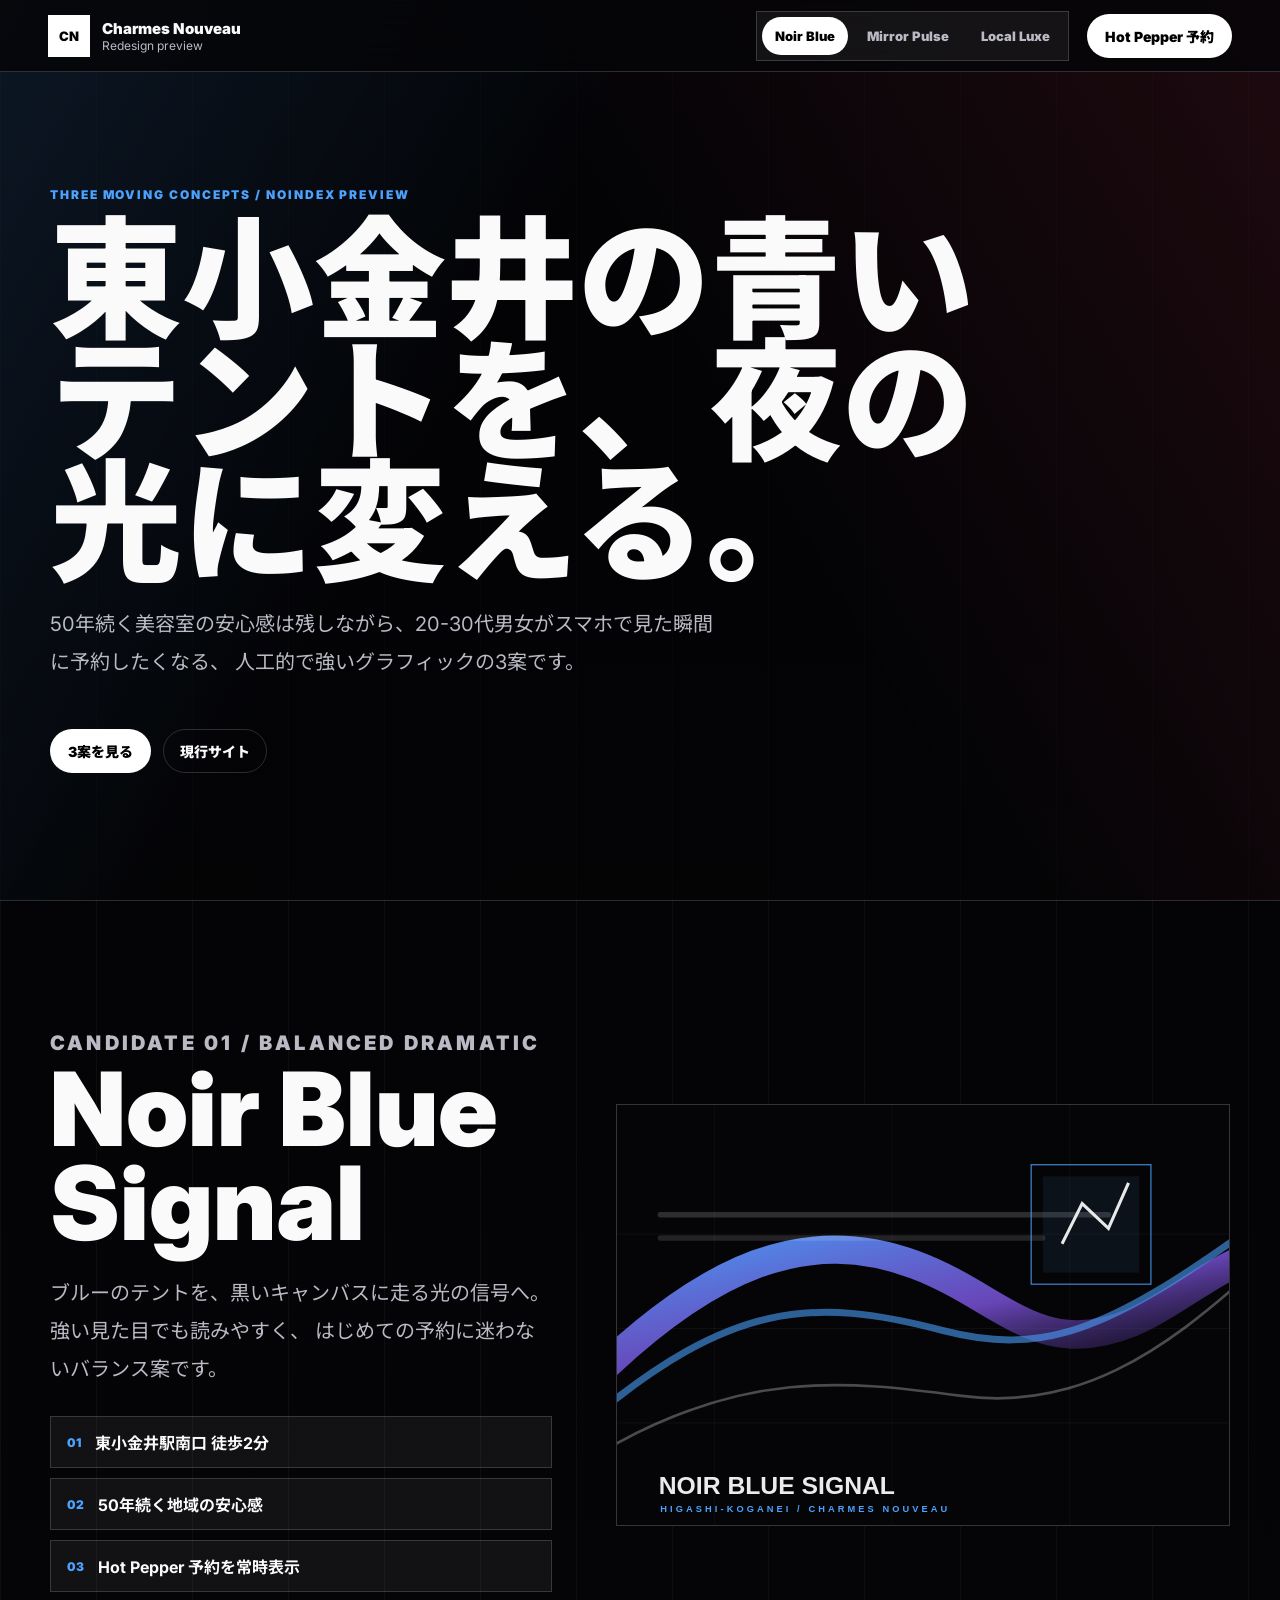
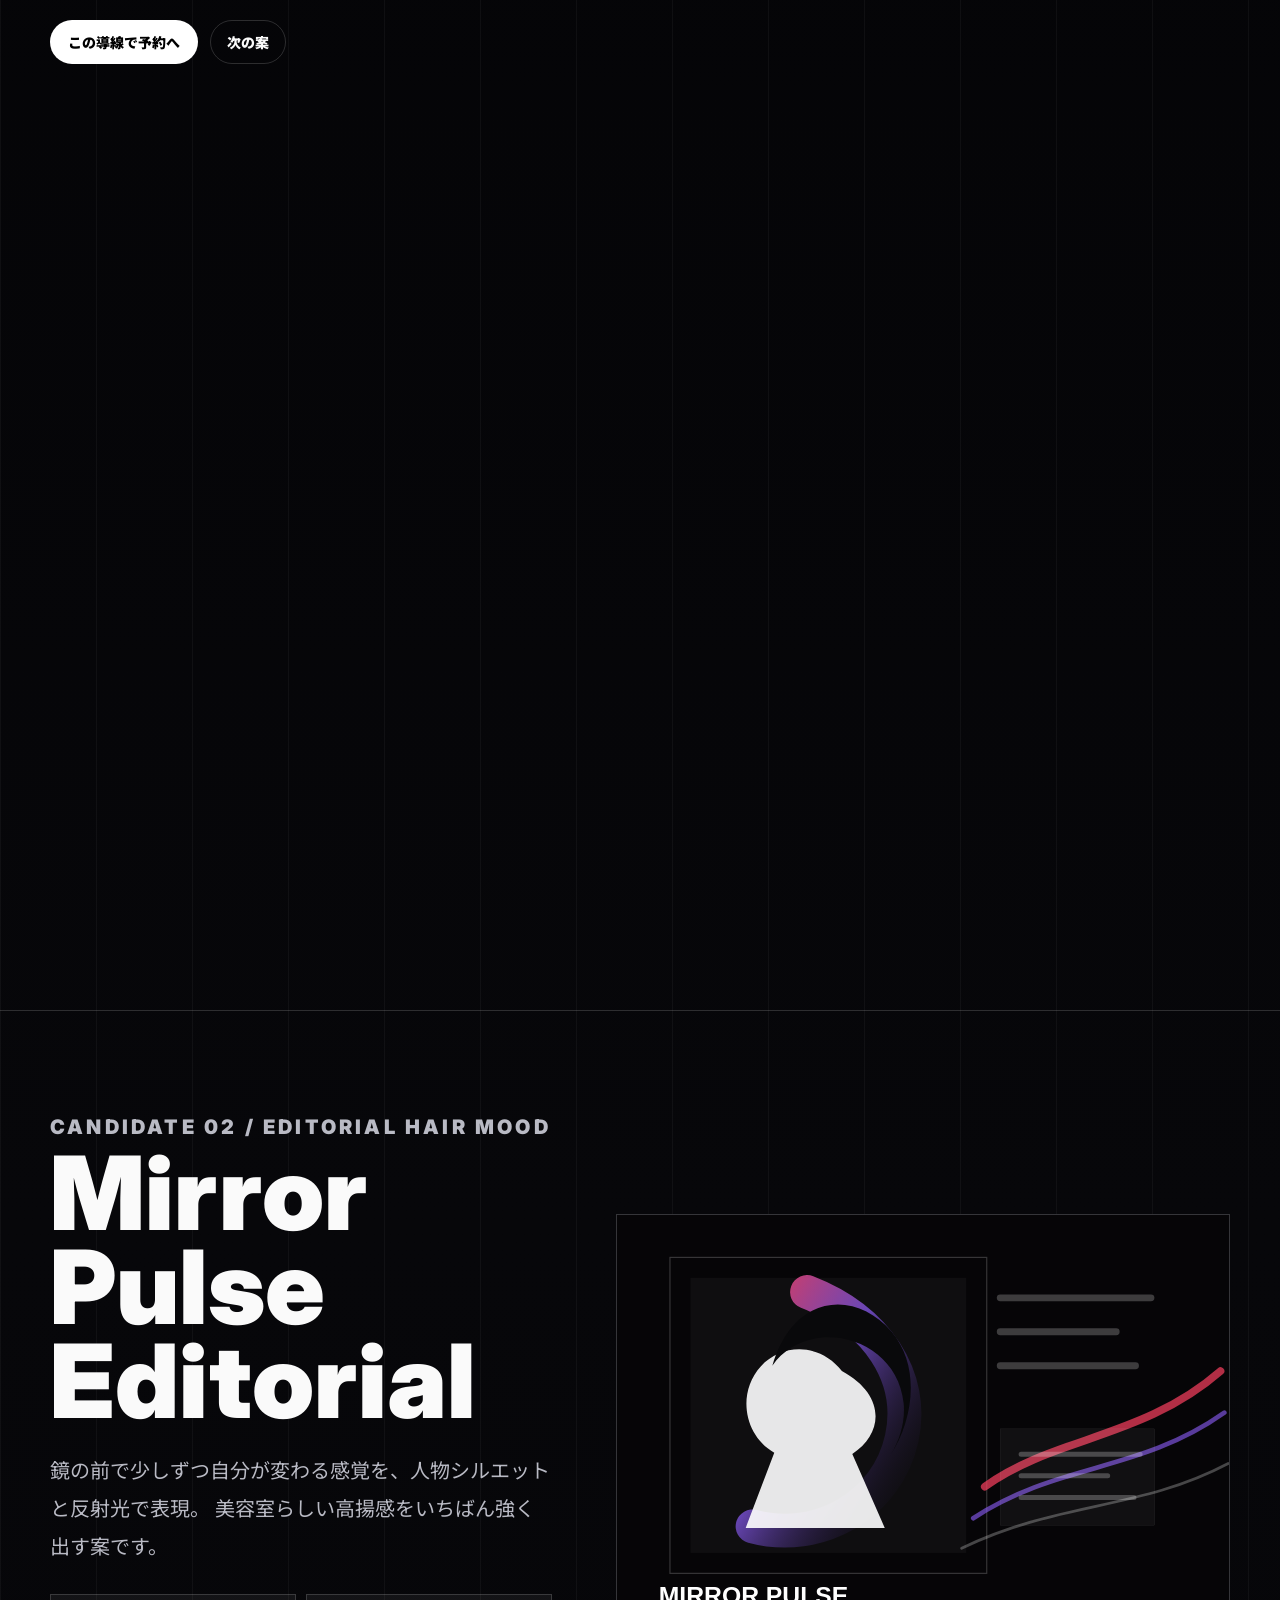
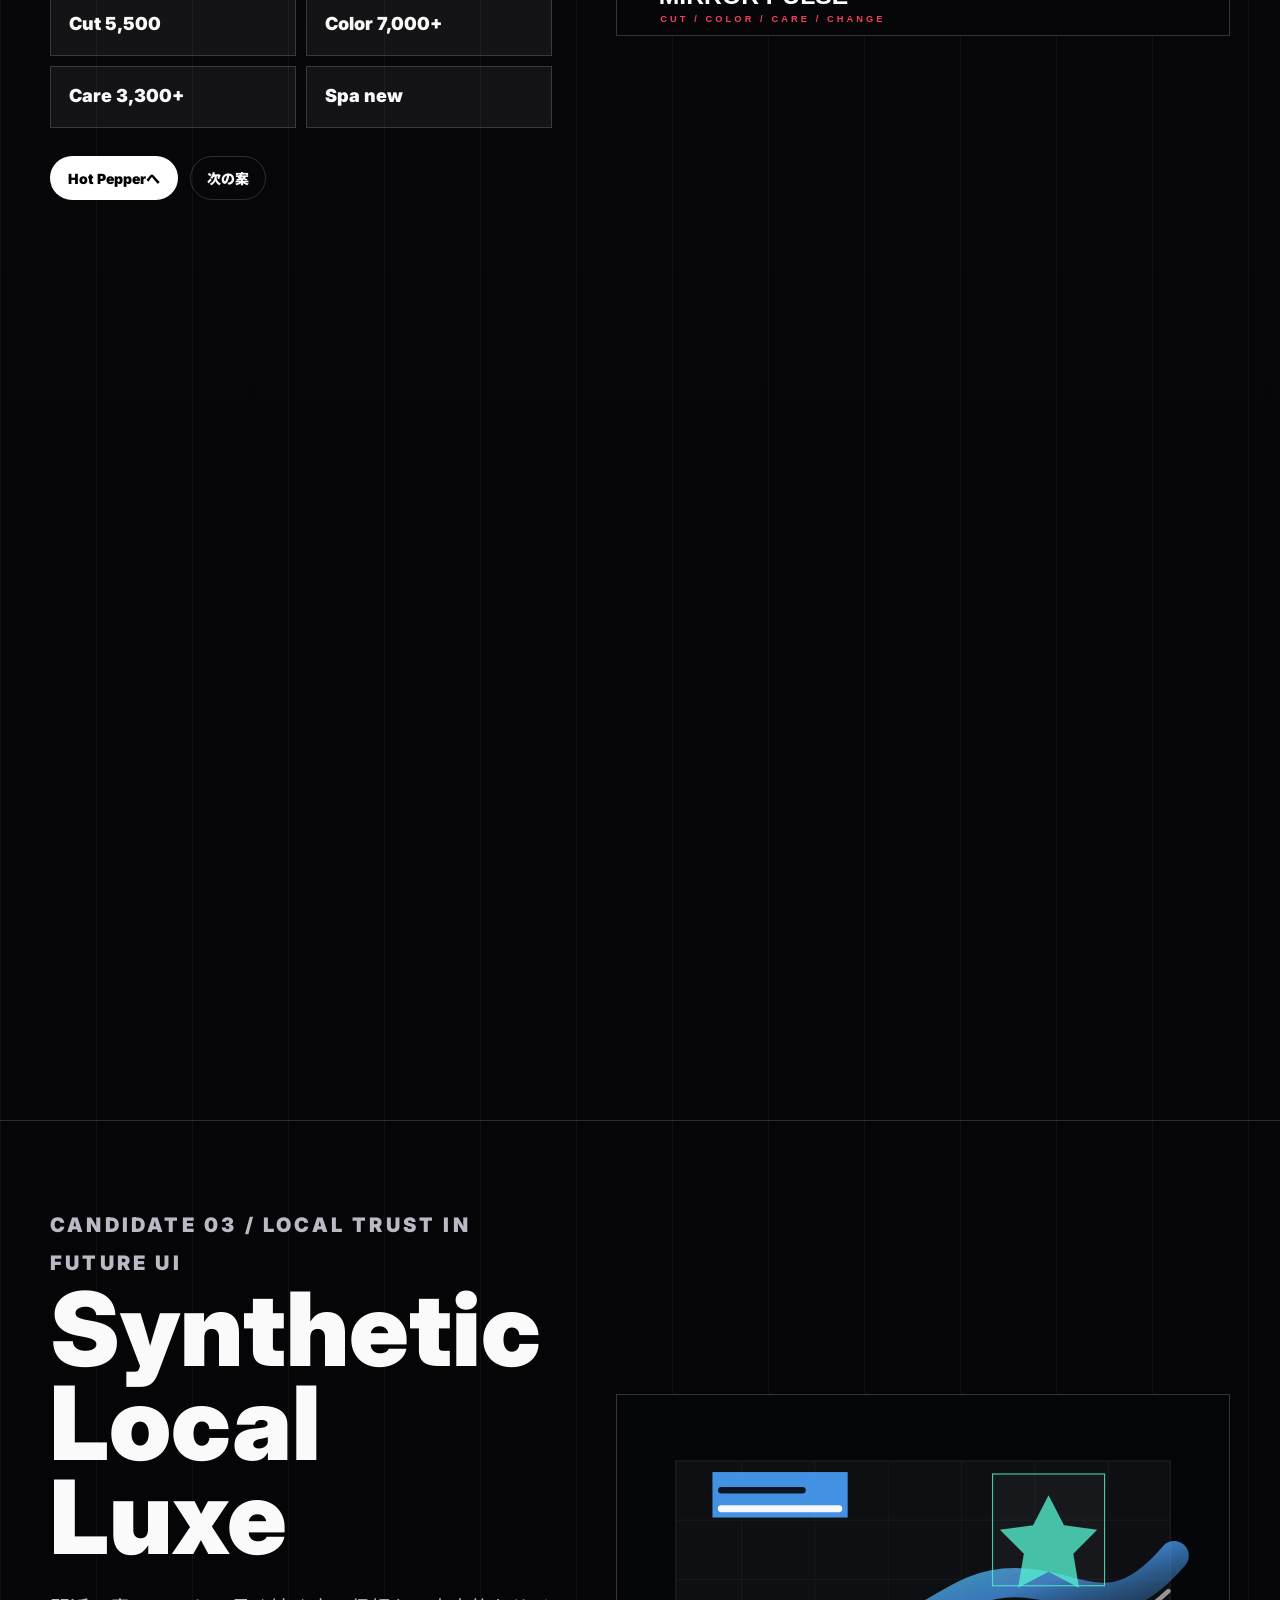
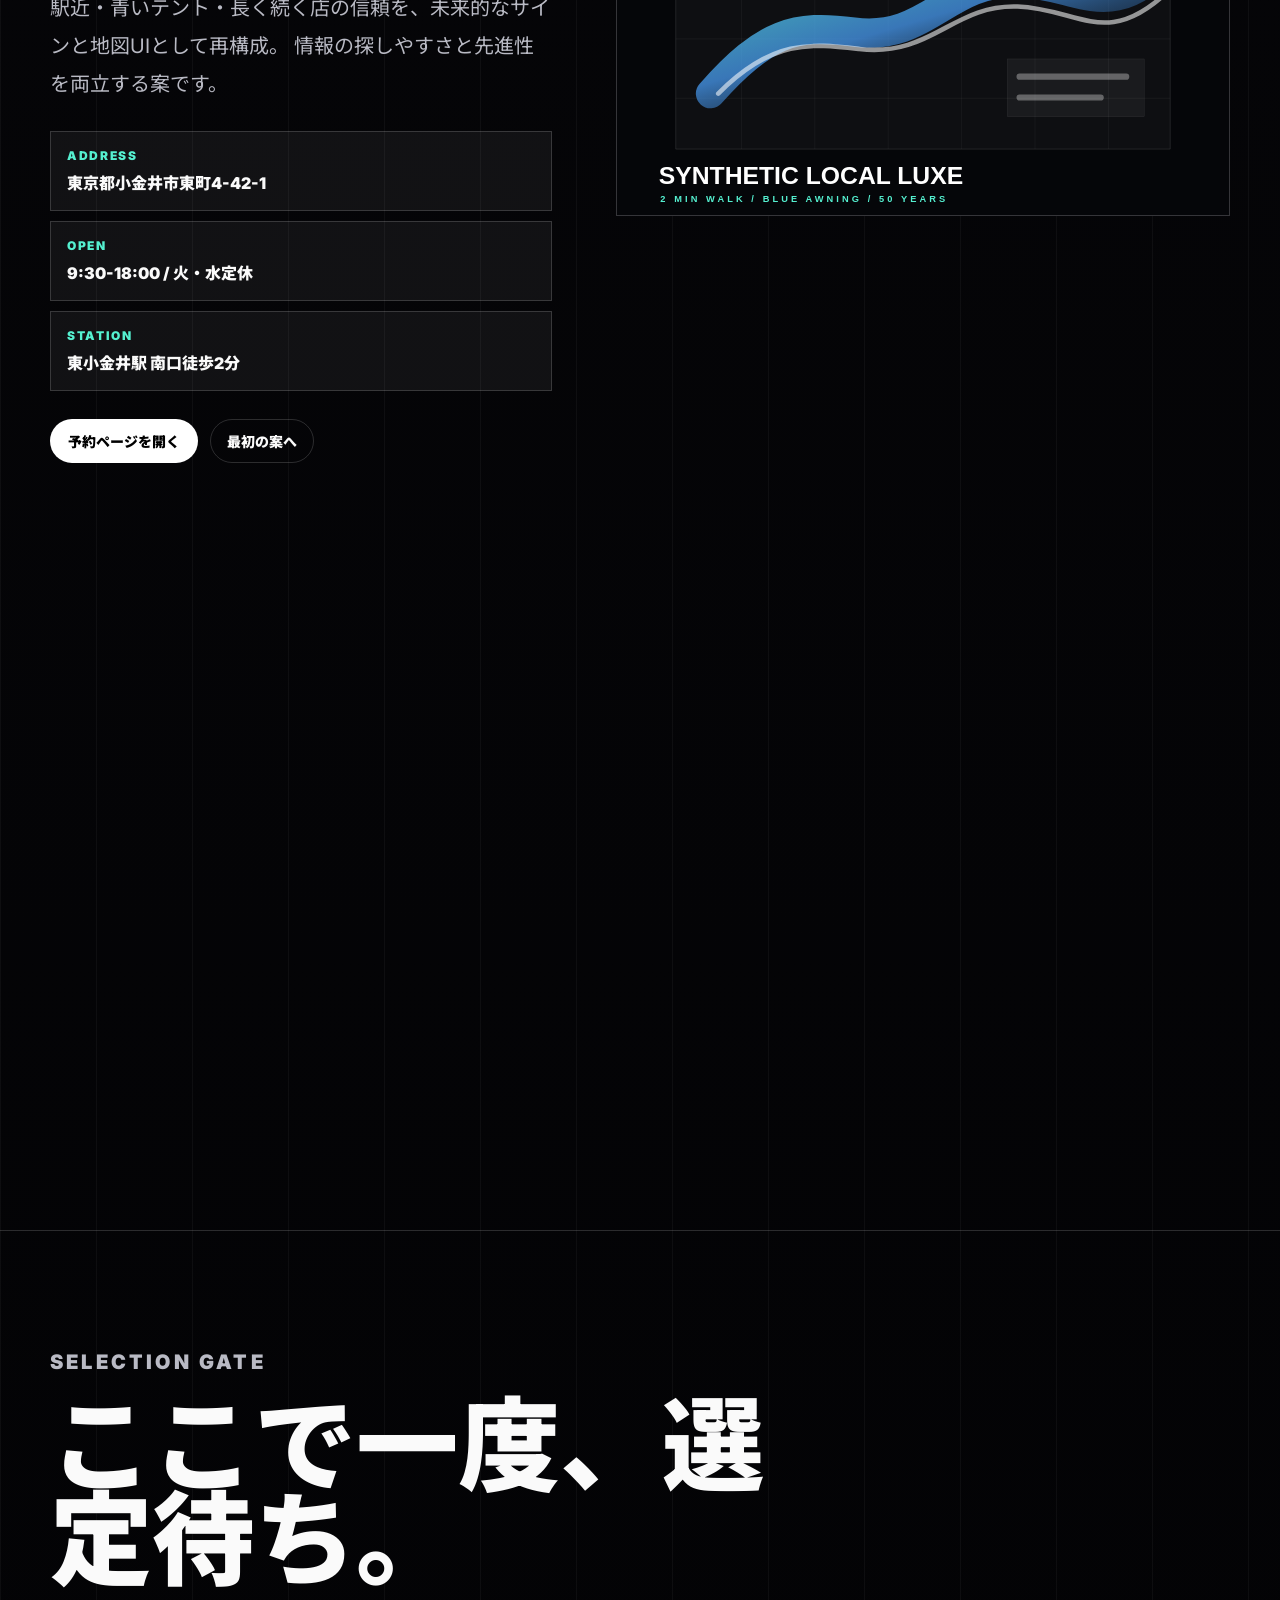
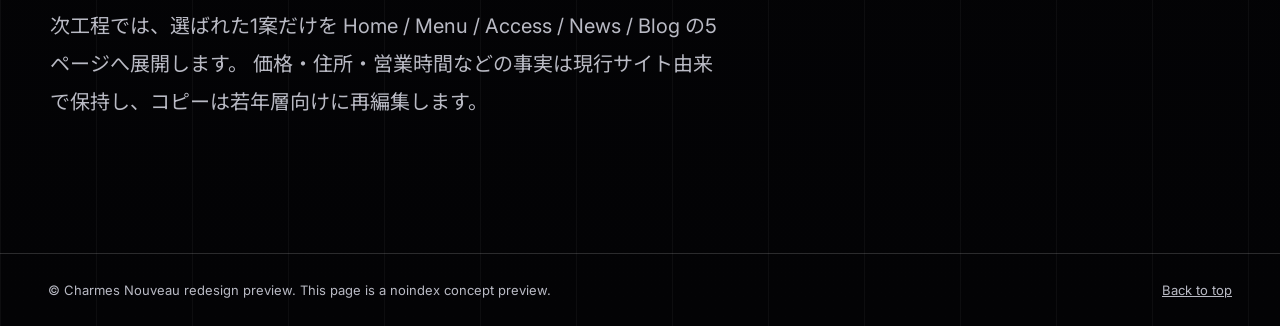
==== index.html @ 98456d56 "Add Charmes redesign preview concepts" ====
<!doctype html>
<html lang="ja">
  <head>
    <meta charset="utf-8">
    <meta name="viewport" content="width=device-width, initial-scale=1">
    <meta name="robots" content="noindex, nofollow">
    <meta
      name="description"
      content="美容室シャルム・ヌーボーのリデザイン候補プレビュー。Dramaticで人工的な3つのデザイン案。"
    >
    <title>Charmes Nouveau Redesign Preview</title>
    <link rel="preconnect" href="https://fonts.googleapis.com">
    <link rel="preconnect" href="https://fonts.gstatic.com" crossorigin>
    <link
      href="https://fonts.googleapis.com/css2?family=Inter:wght@400;700;900&family=Noto+Sans+JP:wght@400;700;900&display=swap"
      rel="stylesheet"
    >
    <link rel="stylesheet" href="src/styles.css">
  </head>
  <body>
    <a class="skip-link" href="#preview">候補を見る</a>

    <header class="site-header" aria-label="プレビュー操作">
      <a class="brand-mark" href="#top" aria-label="Charmes Nouveau preview top">
        <span class="brand-sigil">CN</span>
        <span>
          <span class="brand-name">Charmes Nouveau</span>
          <span class="brand-note">Redesign preview</span>
        </span>
      </a>

      <nav class="candidate-tabs" aria-label="デザイン候補">
        <button class="candidate-tab is-active" type="button" data-target="noir">Noir Blue</button>
        <button class="candidate-tab" type="button" data-target="mirror">Mirror Pulse</button>
        <button class="candidate-tab" type="button" data-target="local">Local Luxe</button>
      </nav>

      <a
        class="reserve-pill"
        href="https://beauty.hotpepper.jp/CSP/bt/reserve/?storeId=H000743704"
        target="_blank"
        rel="noopener noreferrer"
      >
        Hot Pepper 予約
      </a>
    </header>

    <main id="top">
      <section class="intro" aria-labelledby="intro-title">
        <p class="eyebrow">Three moving concepts / noindex preview</p>
        <h1 id="intro-title">東小金井の青いテントを、夜の光に変える。</h1>
        <p class="intro-copy">
          50年続く美容室の安心感は残しながら、20-30代男女がスマホで見た瞬間に予約したくなる、
          人工的で強いグラフィックの3案です。
        </p>
        <div class="intro-actions">
          <a class="primary-action" href="#preview">3案を見る</a>
          <a
            class="ghost-action"
            href="https://charmes-nouveau.chu.jp/"
            target="_blank"
            rel="noopener noreferrer"
          >
            現行サイト
          </a>
        </div>
      </section>

      <div class="scroll-meter" aria-hidden="true">
        <span></span>
      </div>

      <section id="preview" class="candidate-stack" aria-label="デザイン候補一覧">
        <article id="noir" class="candidate-panel theme-noir" data-candidate="noir">
          <div class="panel-sticky">
            <div class="panel-copy">
              <p class="eyebrow">Candidate 01 / balanced dramatic</p>
              <h2>Noir Blue Signal</h2>
              <p>
                ブルーのテントを、黒いキャンバスに走る光の信号へ。強い見た目でも読みやすく、
                はじめての予約に迷わないバランス案です。
              </p>
              <ul class="signal-list">
                <li><span>01</span> 東小金井駅南口 徒歩2分</li>
                <li><span>02</span> 50年続く地域の安心感</li>
                <li><span>03</span> Hot Pepper 予約を常時表示</li>
              </ul>
              <div class="panel-actions">
                <a
                  class="primary-action"
                  href="https://beauty.hotpepper.jp/CSP/bt/reserve/?storeId=H000743704"
                  target="_blank"
                  rel="noopener noreferrer"
                >
                  この導線で予約へ
                </a>
                <a class="ghost-action" href="#mirror">次の案</a>
              </div>
            </div>
            <figure class="visual-card">
              <img src="src/assets/noir-blue-signal.svg" alt="黒い背景に青い人工光と髪の流れを重ねた抽象ビジュアル">
            </figure>
          </div>
        </article>

        <article id="mirror" class="candidate-panel theme-mirror" data-candidate="mirror">
          <div class="panel-sticky">
            <div class="panel-copy">
              <p class="eyebrow">Candidate 02 / editorial hair mood</p>
              <h2>Mirror Pulse Editorial</h2>
              <p>
                鏡の前で少しずつ自分が変わる感覚を、人物シルエットと反射光で表現。
                美容室らしい高揚感をいちばん強く出す案です。
              </p>
              <div class="menu-preview" aria-label="メニュー概要">
                <span>Cut 5,500</span>
                <span>Color 7,000+</span>
                <span>Care 3,300+</span>
                <span>Spa new</span>
              </div>
              <div class="panel-actions">
                <a
                  class="primary-action"
                  href="https://beauty.hotpepper.jp/CSP/bt/reserve/?storeId=H000743704"
                  target="_blank"
                  rel="noopener noreferrer"
                >
                  Hot Pepperへ
                </a>
                <a class="ghost-action" href="#local">次の案</a>
              </div>
            </div>
            <figure class="visual-card">
              <img src="src/assets/mirror-pulse-editorial.svg" alt="鏡と人物シルエットと人工的なローズ光の美容室向けビジュアル">
            </figure>
          </div>
        </article>

        <article id="local" class="candidate-panel theme-local" data-candidate="local">
          <div class="panel-sticky">
            <div class="panel-copy">
              <p class="eyebrow">Candidate 03 / local trust in future UI</p>
              <h2>Synthetic Local Luxe</h2>
              <p>
                駅近・青いテント・長く続く店の信頼を、未来的なサインと地図UIとして再構成。
                情報の探しやすさと先進性を両立する案です。
              </p>
              <dl class="access-grid">
                <div>
                  <dt>Address</dt>
                  <dd>東京都小金井市東町4-42-1</dd>
                </div>
                <div>
                  <dt>Open</dt>
                  <dd>9:30-18:00 / 火・水定休</dd>
                </div>
                <div>
                  <dt>Station</dt>
                  <dd>東小金井駅 南口徒歩2分</dd>
                </div>
              </dl>
              <div class="panel-actions">
                <a
                  class="primary-action"
                  href="https://beauty.hotpepper.jp/CSP/bt/reserve/?storeId=H000743704"
                  target="_blank"
                  rel="noopener noreferrer"
                >
                  予約ページを開く
                </a>
                <a class="ghost-action" href="#noir">最初の案へ</a>
              </div>
            </div>
            <figure class="visual-card">
              <img src="src/assets/synthetic-local-luxe.svg" alt="東小金井の駅近サインと青いテントを人工的な地図UIにしたビジュアル">
            </figure>
          </div>
        </article>
      </section>

      <section class="selection-note" aria-labelledby="selection-title">
        <p class="eyebrow">Selection gate</p>
        <h2 id="selection-title">ここで一度、選定待ち。</h2>
        <p>
          次工程では、選ばれた1案だけを Home / Menu / Access / News / Blog の5ページへ展開します。
          価格・住所・営業時間などの事実は現行サイト由来で保持し、コピーは若年層向けに再編集します。
        </p>
      </section>
    </main>

    <footer class="site-footer">
      <p>© Charmes Nouveau redesign preview. This page is a noindex concept preview.</p>
      <a href="#top">Back to top</a>
    </footer>

    <script src="src/main.js"></script>
  </body>
</html>
---- src/styles.css ----
:root {
  color-scheme: dark;
  --bg: #07070a;
  --surface: #0e0e13;
  --surface-2: #15151d;
  --text: #fafafa;
  --muted: #b9bac4;
  --line: rgba(255, 255, 255, 0.16);
  --accent: #4ba3ff;
  --accent-2: #8b5cf6;
  --accent-3: #f43f5e;
  --panel-progress: 0;
  --header-h: 72px;
  --max: 1180px;
  --radius: 8px;
}

* {
  box-sizing: border-box;
}

html {
  scroll-behavior: smooth;
}

body {
  margin: 0;
  min-width: 320px;
  background:
    linear-gradient(90deg, rgba(255, 255, 255, 0.04) 1px, transparent 1px) 0 0 / 96px 96px,
    linear-gradient(180deg, #020204 0%, var(--bg) 42%, #030305 100%);
  color: var(--text);
  font-family: Inter, "Noto Sans JP", system-ui, sans-serif;
  letter-spacing: 0;
}

body::before {
  position: fixed;
  inset: 0;
  z-index: -2;
  content: "";
  background:
    linear-gradient(120deg, rgba(75, 163, 255, 0.18), transparent 38%),
    linear-gradient(240deg, rgba(244, 63, 94, 0.16), transparent 44%),
    #050507;
  opacity: calc(0.36 + var(--panel-progress) * 0.34);
  transition: opacity 180ms linear;
}

a {
  color: inherit;
}

button,
a {
  -webkit-tap-highlight-color: transparent;
}

:focus-visible {
  outline: 3px solid #ffffff;
  outline-offset: 4px;
}

.skip-link {
  position: fixed;
  top: 12px;
  left: 12px;
  z-index: 100;
  transform: translateY(-160%);
  padding: 10px 14px;
  border: 1px solid var(--line);
  background: #ffffff;
  color: #000000;
  font-weight: 900;
  text-decoration: none;
}

.skip-link:focus {
  transform: translateY(0);
}

.site-header {
  position: sticky;
  top: 0;
  z-index: 20;
  display: grid;
  grid-template-columns: minmax(170px, 1fr) auto auto;
  align-items: center;
  gap: 18px;
  height: var(--header-h);
  padding: 0 clamp(16px, 4vw, 48px);
  border-bottom: 1px solid var(--line);
  background: rgba(6, 6, 8, 0.82);
  backdrop-filter: blur(18px);
}

.brand-mark {
  display: inline-flex;
  align-items: center;
  min-width: 0;
  gap: 12px;
  text-decoration: none;
}

.brand-sigil {
  display: grid;
  flex: 0 0 42px;
  width: 42px;
  height: 42px;
  place-items: center;
  border: 1px solid var(--line);
  background: #ffffff;
  color: #000000;
  font-size: 13px;
  font-weight: 900;
}

.brand-name,
.brand-note {
  display: block;
  overflow: hidden;
  text-overflow: ellipsis;
  white-space: nowrap;
}

.brand-name {
  font-size: 15px;
  font-weight: 900;
}

.brand-note {
  color: var(--muted);
  font-size: 12px;
}

.candidate-tabs {
  display: inline-flex;
  gap: 6px;
  padding: 5px;
  border: 1px solid var(--line);
  background: rgba(255, 255, 255, 0.06);
}

.candidate-tab {
  min-height: 38px;
  padding: 0 13px;
  border: 0;
  border-radius: 999px;
  background: transparent;
  color: var(--muted);
  cursor: pointer;
  font: inherit;
  font-size: 13px;
  font-weight: 900;
}

.candidate-tab.is-active {
  background: #ffffff;
  color: #000000;
}

.reserve-pill,
.primary-action,
.ghost-action {
  display: inline-flex;
  align-items: center;
  justify-content: center;
  min-height: 44px;
  border-radius: 999px;
  font-size: 14px;
  font-weight: 900;
  text-decoration: none;
}

.reserve-pill,
.primary-action {
  padding: 0 18px;
  background: #ffffff;
  color: #000000;
}

.ghost-action {
  padding: 0 16px;
  border: 1px solid var(--line);
  color: var(--text);
}

.intro,
.selection-note {
  width: min(var(--max), calc(100% - 32px));
  margin: 0 auto;
}

.intro {
  display: grid;
  min-height: calc(100svh - var(--header-h));
  align-content: center;
  padding: 76px 0 88px;
}

.eyebrow {
  margin: 0 0 18px;
  color: var(--accent);
  font-size: 12px;
  font-weight: 900;
  letter-spacing: 0.16em;
  text-transform: uppercase;
}

h1,
h2 {
  margin: 0;
  max-width: 980px;
  font-weight: 900;
  line-height: 0.92;
}

h1 {
  font-size: clamp(48px, 11vw, 132px);
}

h2 {
  font-size: clamp(42px, 8vw, 104px);
}

.intro-copy,
.panel-copy > p,
.selection-note p {
  max-width: 680px;
  color: var(--muted);
  font-size: clamp(16px, 2vw, 20px);
  line-height: 1.9;
}

.intro-actions,
.panel-actions {
  display: flex;
  flex-wrap: wrap;
  gap: 12px;
  margin-top: 28px;
}

.scroll-meter {
  position: fixed;
  inset: var(--header-h) auto auto 0;
  z-index: 21;
  width: 100%;
  height: 2px;
  background: transparent;
}

.scroll-meter span {
  display: block;
  width: calc(var(--scroll-progress, 0) * 100%);
  height: 100%;
  background: #ffffff;
}

.candidate-stack {
  border-top: 1px solid var(--line);
}

.candidate-panel {
  min-height: 190svh;
  border-bottom: 1px solid var(--line);
  --accent: #4ba3ff;
}

.theme-mirror {
  --accent: #f43f5e;
  --accent-2: #8b5cf6;
}

.theme-local {
  --accent: #55f0d0;
  --accent-2: #4ba3ff;
}

.panel-sticky {
  position: sticky;
  top: var(--header-h);
  display: grid;
  grid-template-columns: minmax(0, 0.9fr) minmax(320px, 1.1fr);
  align-items: center;
  gap: clamp(24px, 5vw, 64px);
  width: min(var(--max), calc(100% - 32px));
  min-height: calc(100svh - var(--header-h));
  margin: 0 auto;
  padding: 44px 0;
}

.panel-copy {
  transform: translateY(calc((0.5 - var(--panel-progress)) * 34px));
}

.panel-copy > p {
  margin: 24px 0 0;
}

.signal-list {
  display: grid;
  gap: 10px;
  padding: 0;
  margin: 28px 0 0;
  list-style: none;
}

.signal-list li,
.menu-preview span,
.access-grid > div {
  border: 1px solid var(--line);
  background: rgba(255, 255, 255, 0.055);
}

.signal-list li {
  display: flex;
  gap: 14px;
  align-items: center;
  min-height: 52px;
  padding: 0 16px;
  color: var(--text);
  font-weight: 700;
}

.signal-list span {
  color: var(--accent);
  font-size: 12px;
  font-weight: 900;
}

.menu-preview {
  display: grid;
  grid-template-columns: repeat(2, minmax(0, 1fr));
  gap: 10px;
  margin-top: 28px;
}

.menu-preview span {
  min-height: 62px;
  padding: 18px;
  color: var(--text);
  font-size: 18px;
  font-weight: 900;
}

.access-grid {
  display: grid;
  gap: 10px;
  margin: 28px 0 0;
}

.access-grid > div {
  padding: 16px;
}

.access-grid dt {
  color: var(--accent);
  font-size: 12px;
  font-weight: 900;
  letter-spacing: 0.14em;
  text-transform: uppercase;
}

.access-grid dd {
  margin: 7px 0 0;
  font-size: 16px;
  font-weight: 900;
}

.visual-card {
  position: relative;
  margin: 0;
  overflow: hidden;
  aspect-ratio: 16 / 11;
  border: 1px solid var(--line);
  background: var(--surface);
}

.visual-card::before {
  position: absolute;
  inset: 0;
  content: "";
  border: 1px solid rgba(255, 255, 255, 0.12);
  pointer-events: none;
}

.visual-card img {
  display: block;
  width: 100%;
  height: 100%;
  object-fit: cover;
  transform: scale(calc(1.01 + var(--panel-progress) * 0.045));
  transform-origin: 50% 50%;
}

.selection-note {
  padding: 112px 0;
}

.selection-note h2 {
  max-width: 760px;
}

.site-footer {
  display: flex;
  justify-content: space-between;
  gap: 18px;
  padding: 28px clamp(16px, 4vw, 48px);
  border-top: 1px solid var(--line);
  color: var(--muted);
  font-size: 13px;
}

.site-footer p {
  margin: 0;
}

@media (max-width: 880px) {
  :root {
    --header-h: 64px;
  }

  .site-header {
    grid-template-columns: 1fr auto;
    gap: 10px;
  }

  .candidate-tabs {
    grid-column: 1 / -1;
    width: 100%;
    overflow-x: auto;
  }

  .candidate-tab {
    flex: 1 0 auto;
  }

  .reserve-pill {
    min-height: 40px;
    padding: 0 12px;
    font-size: 12px;
  }

  .brand-note {
    display: none;
  }

  .intro {
    min-height: calc(92svh - var(--header-h));
    padding-top: 96px;
  }

  .candidate-panel {
    min-height: auto;
  }

  .panel-sticky {
    position: relative;
    top: 0;
    grid-template-columns: 1fr;
    min-height: auto;
    padding: 72px 0;
  }

  .panel-copy {
    transform: none;
  }

  .visual-card {
    order: -1;
  }

  .menu-preview {
    grid-template-columns: 1fr;
  }
}

@media (max-width: 560px) {
  .site-header {
    padding-inline: 12px;
  }

  .brand-sigil {
    width: 36px;
    height: 36px;
    flex-basis: 36px;
  }

  .brand-name {
    max-width: 150px;
    font-size: 13px;
  }

  .intro,
  .panel-sticky,
  .selection-note {
    width: min(100% - 24px, var(--max));
  }

  h1 {
    font-size: clamp(42px, 15vw, 74px);
  }

  h2 {
    font-size: clamp(38px, 14vw, 68px);
  }

  .intro-copy,
  .panel-copy > p,
  .selection-note p {
    font-size: 15px;
    line-height: 1.8;
  }
}

@media (prefers-reduced-motion: reduce) {
  html {
    scroll-behavior: auto;
  }

  *,
  *::before,
  *::after {
    transition-duration: 0.001ms !important;
    animation-duration: 0.001ms !important;
    animation-iteration-count: 1 !important;
  }

  .panel-copy,
  .visual-card img {
    transform: none;
  }
}
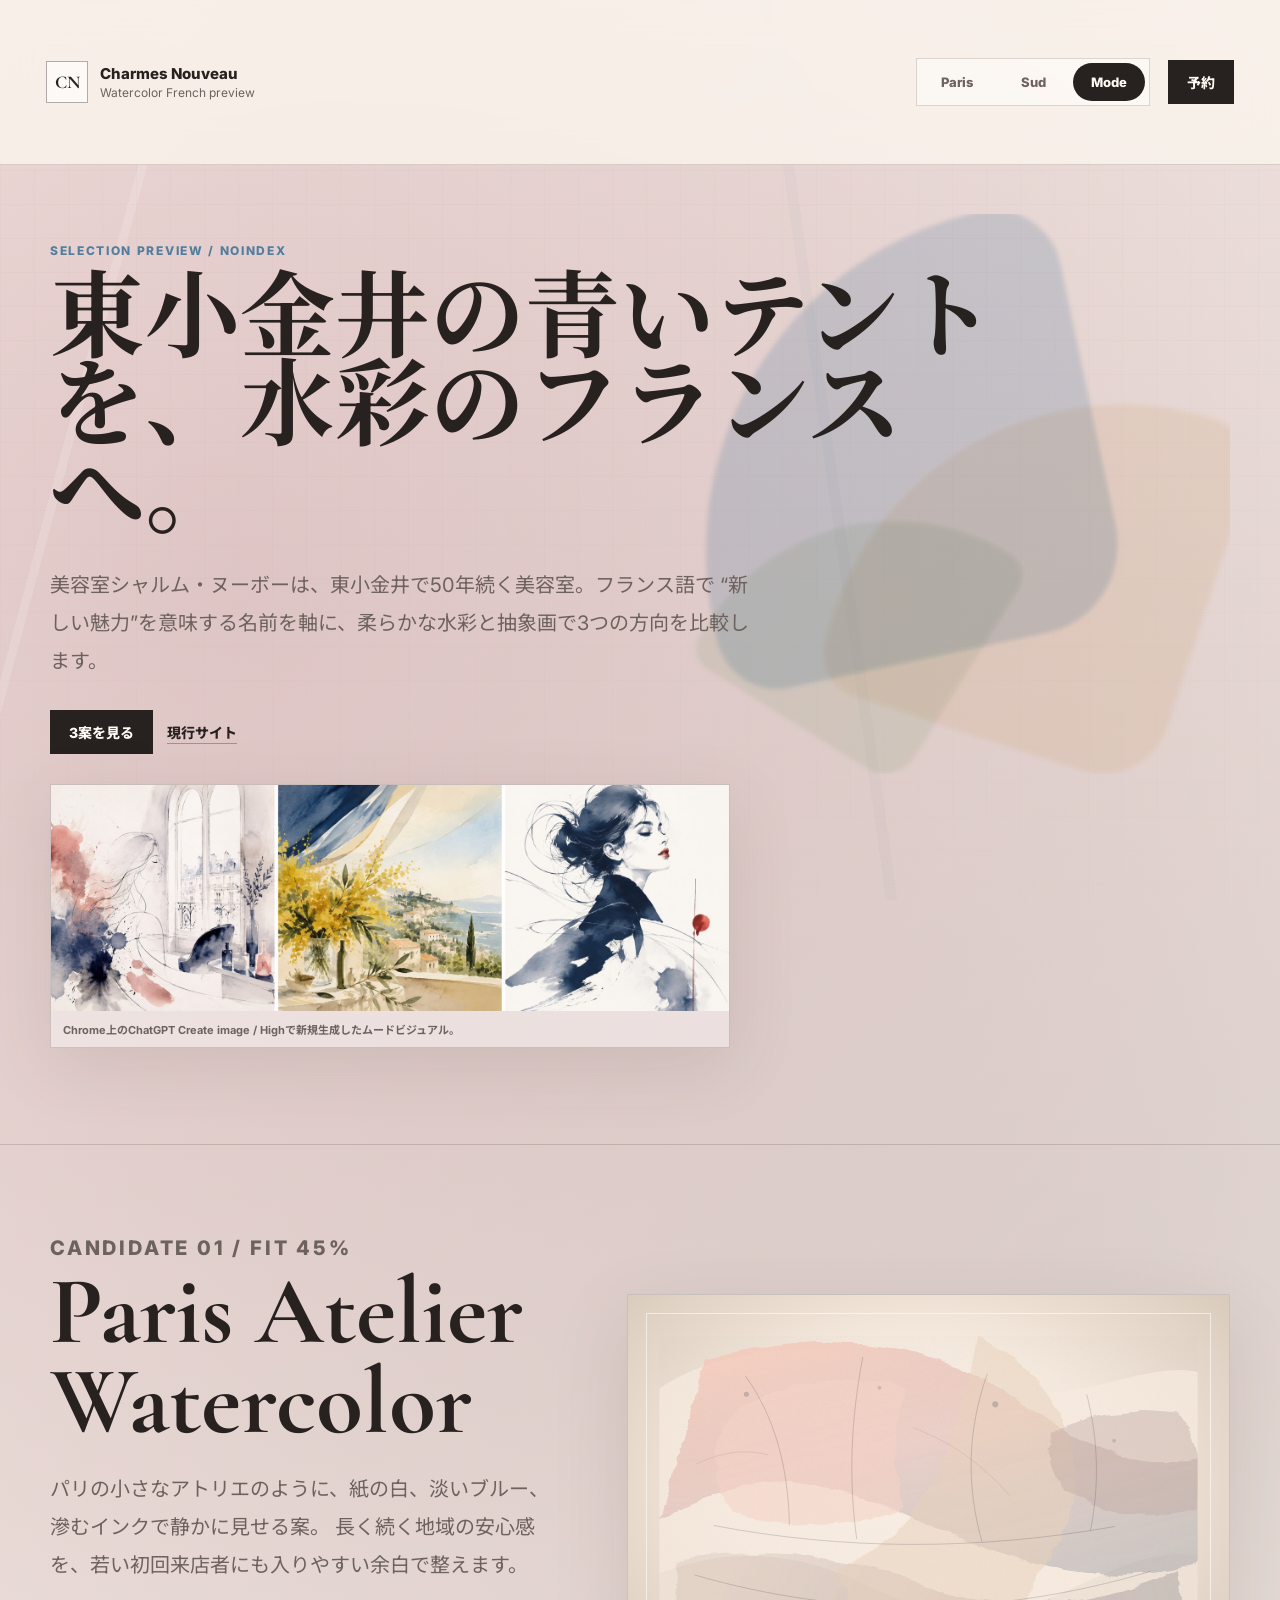
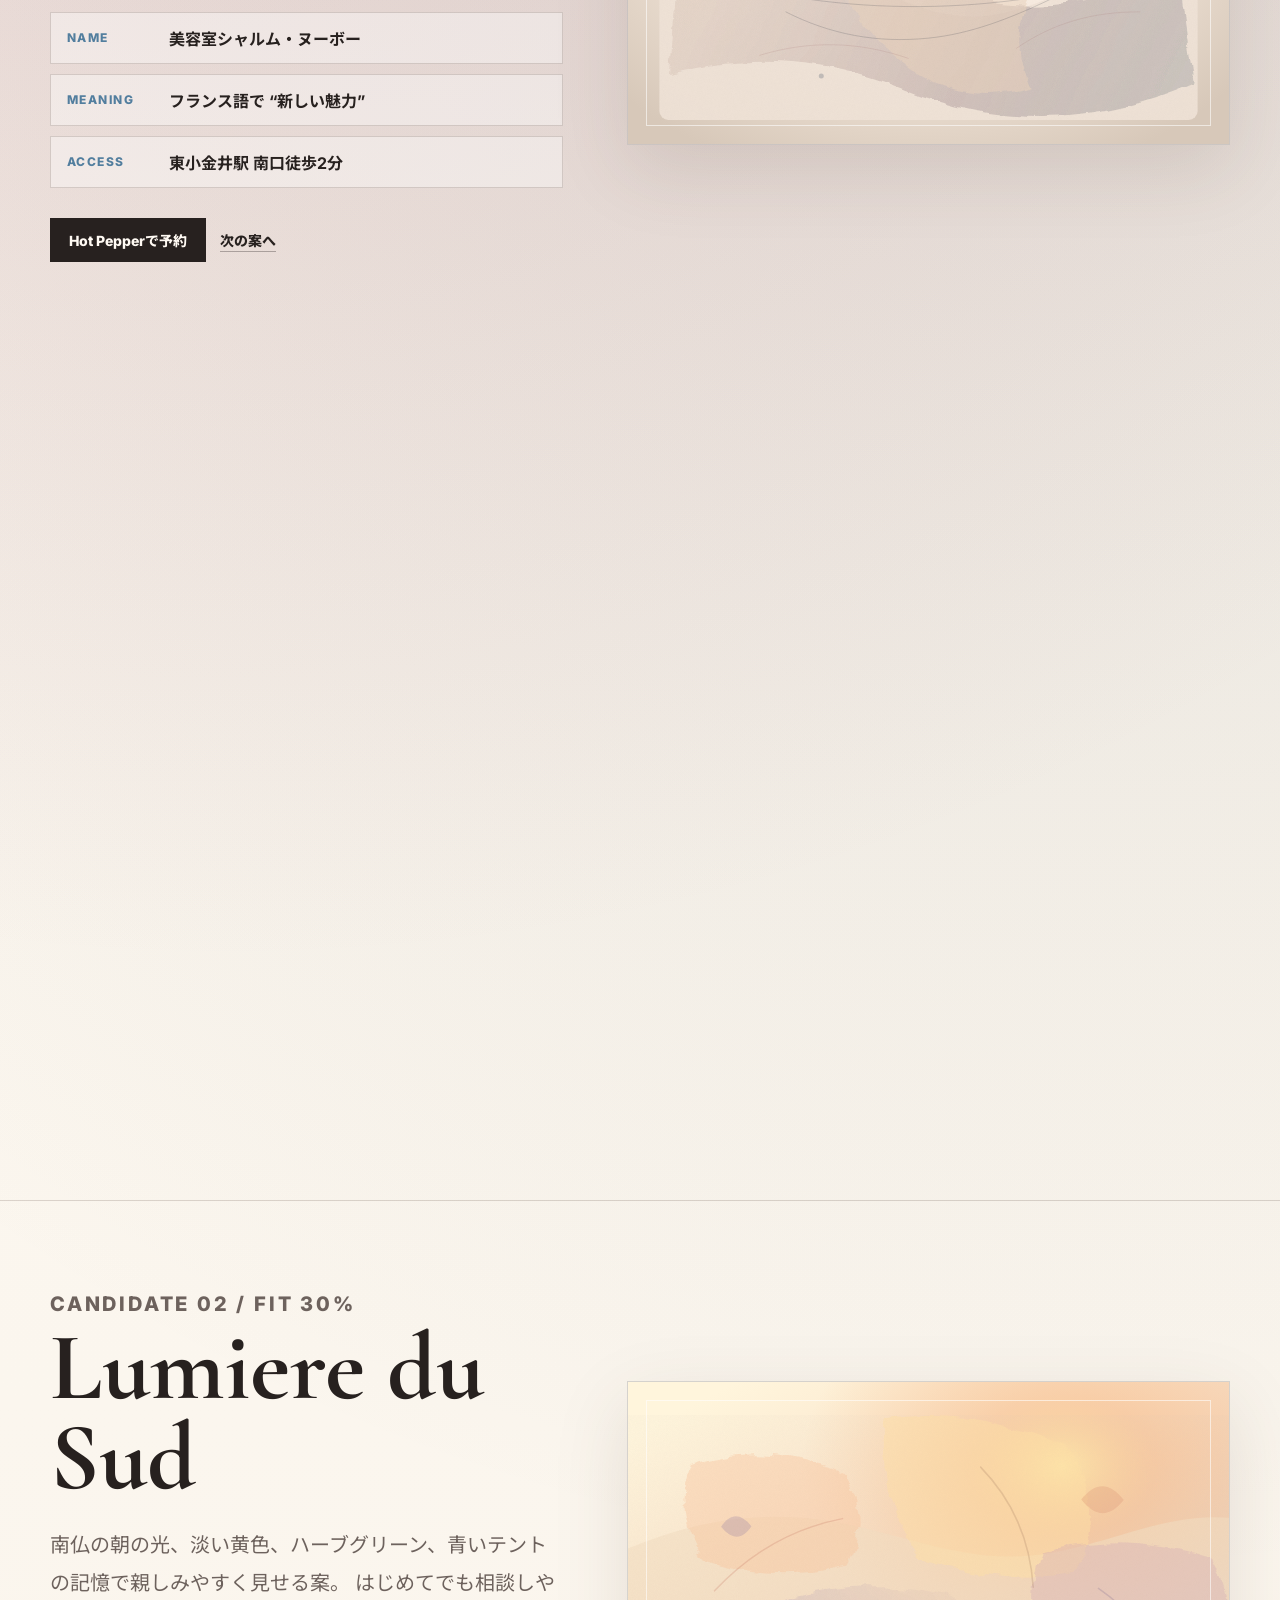
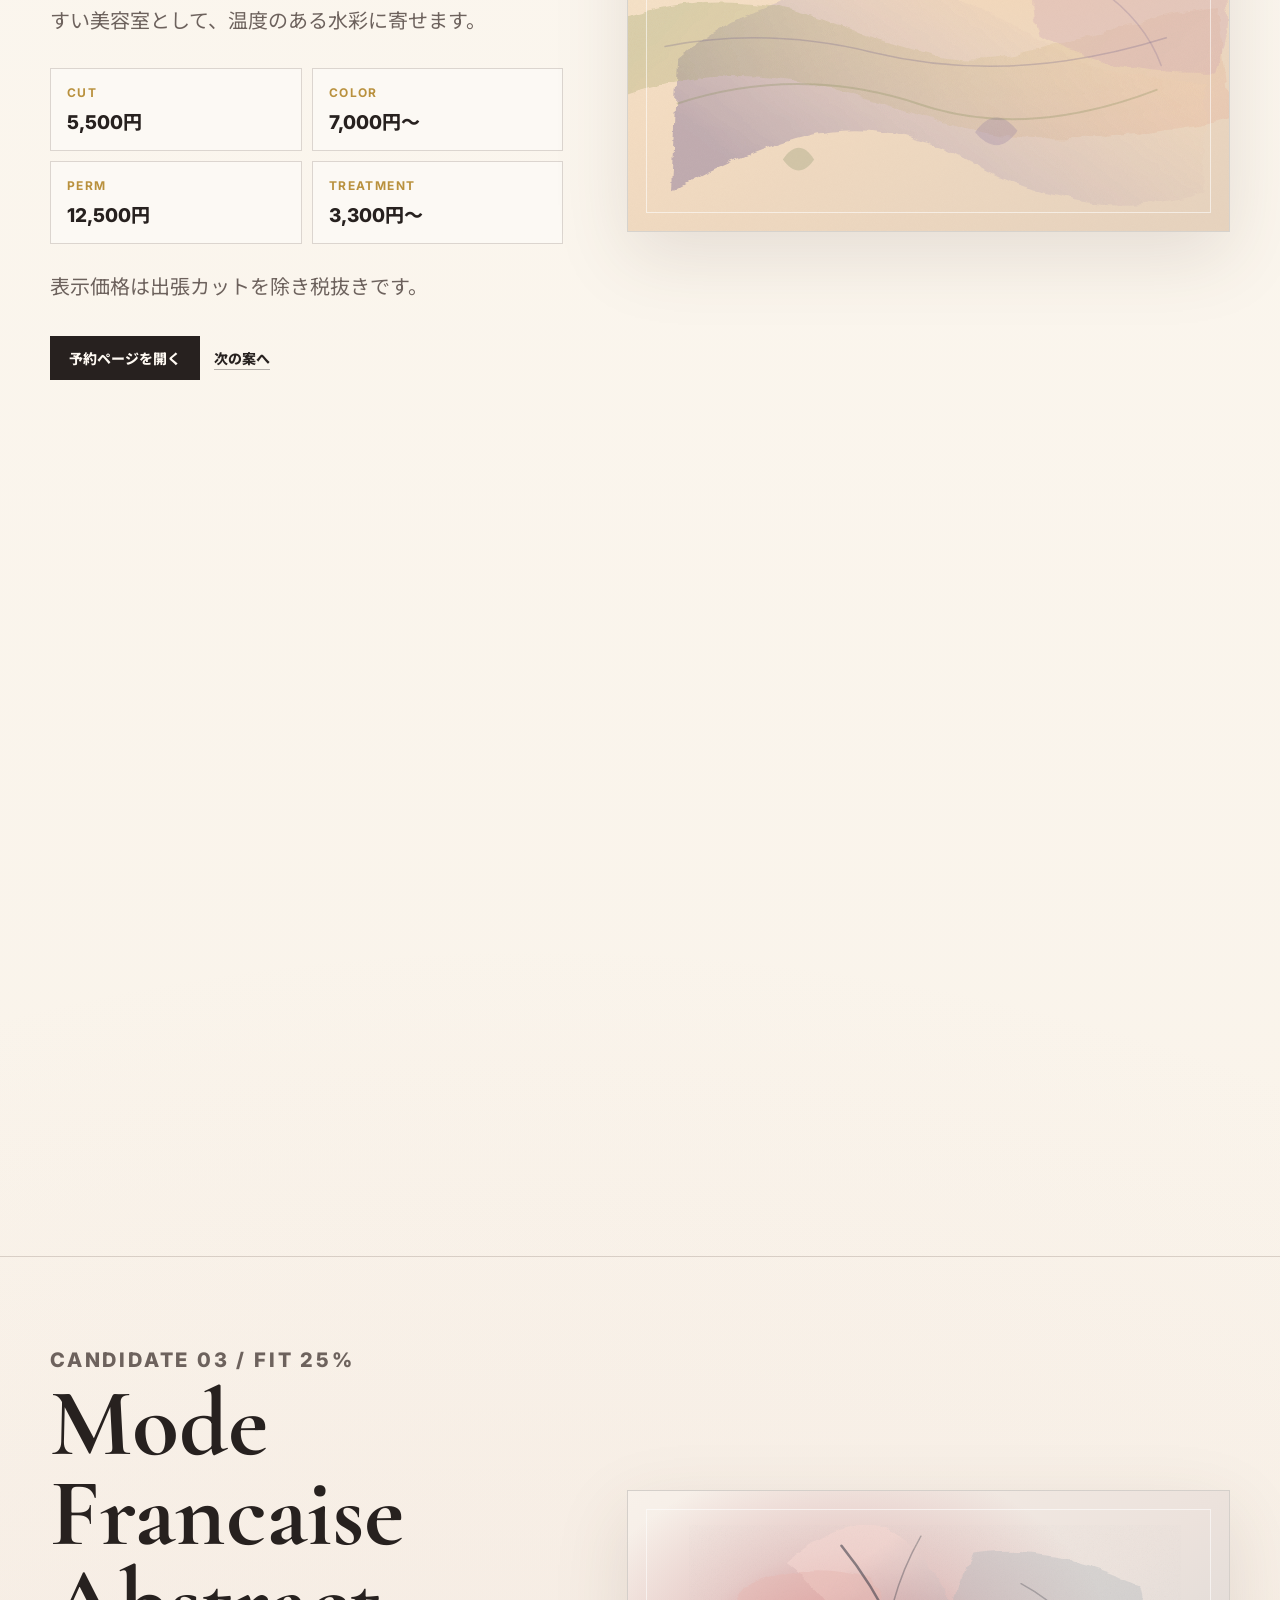
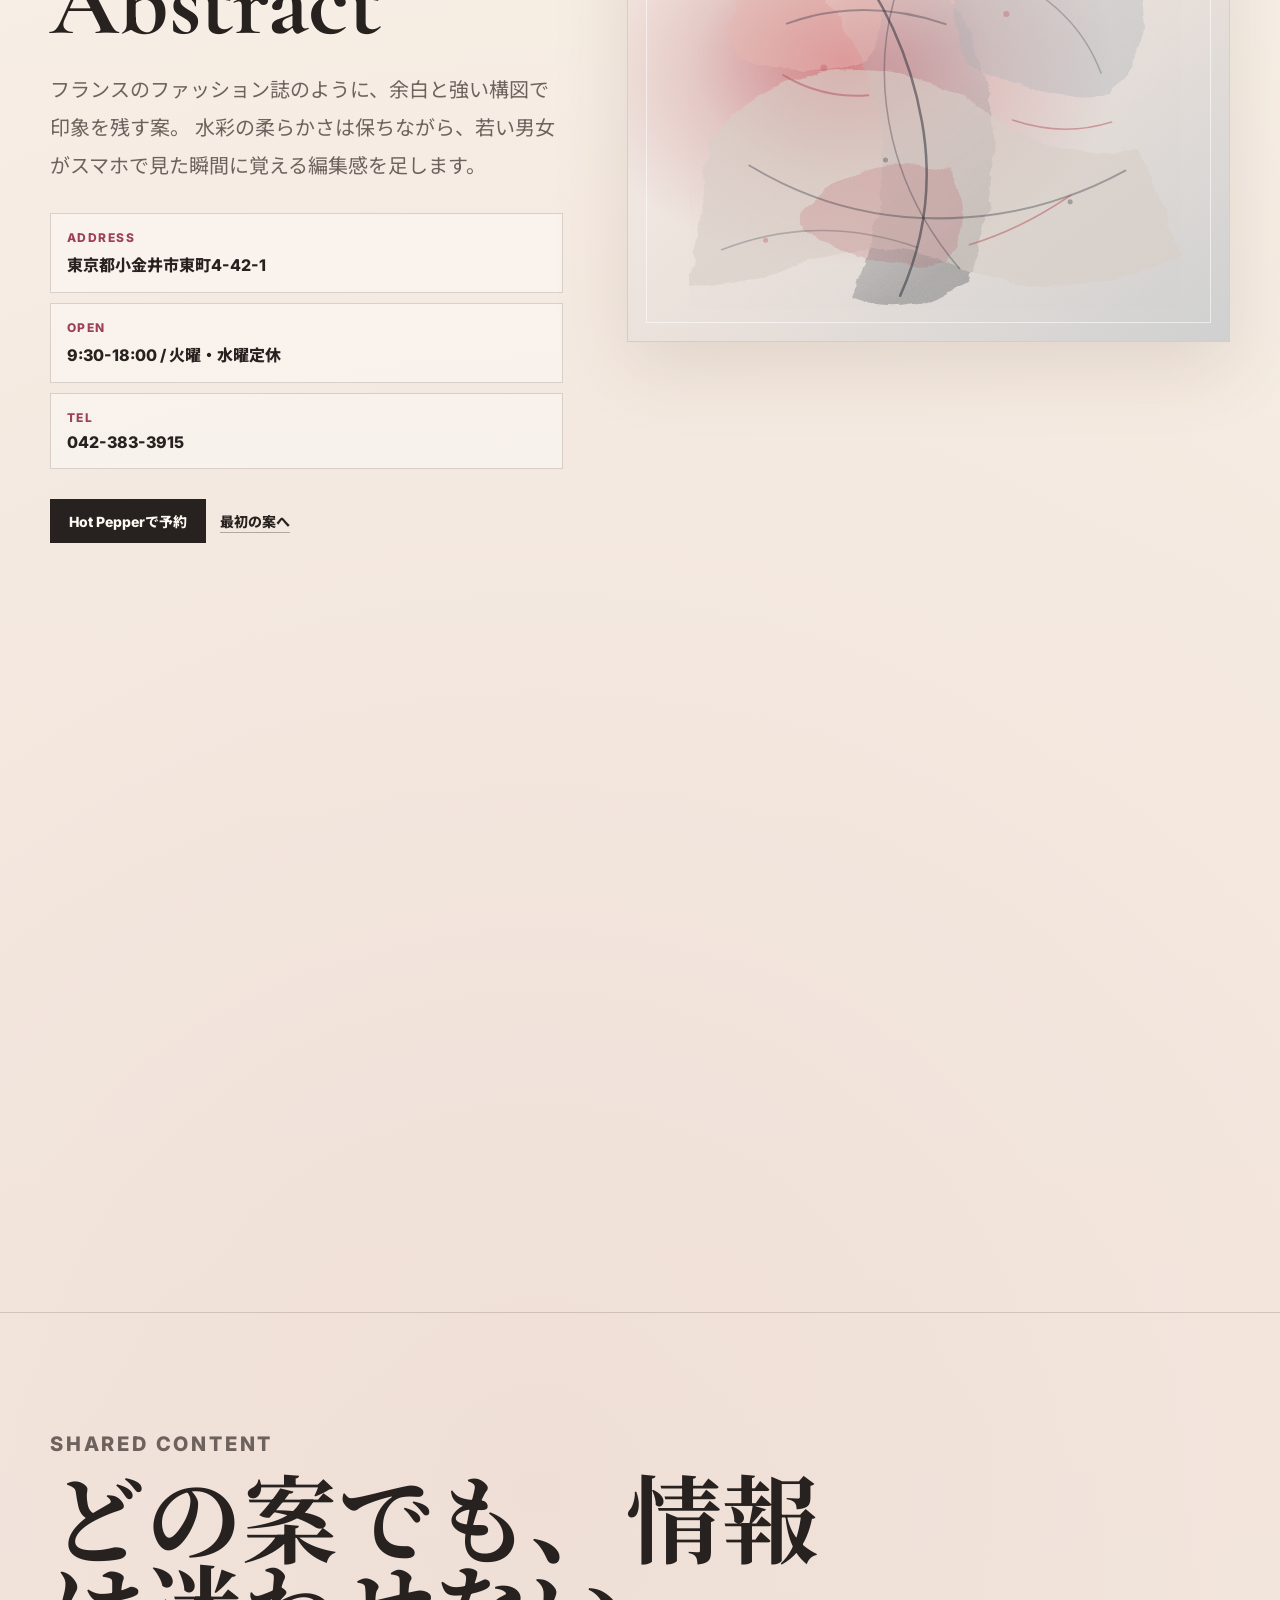
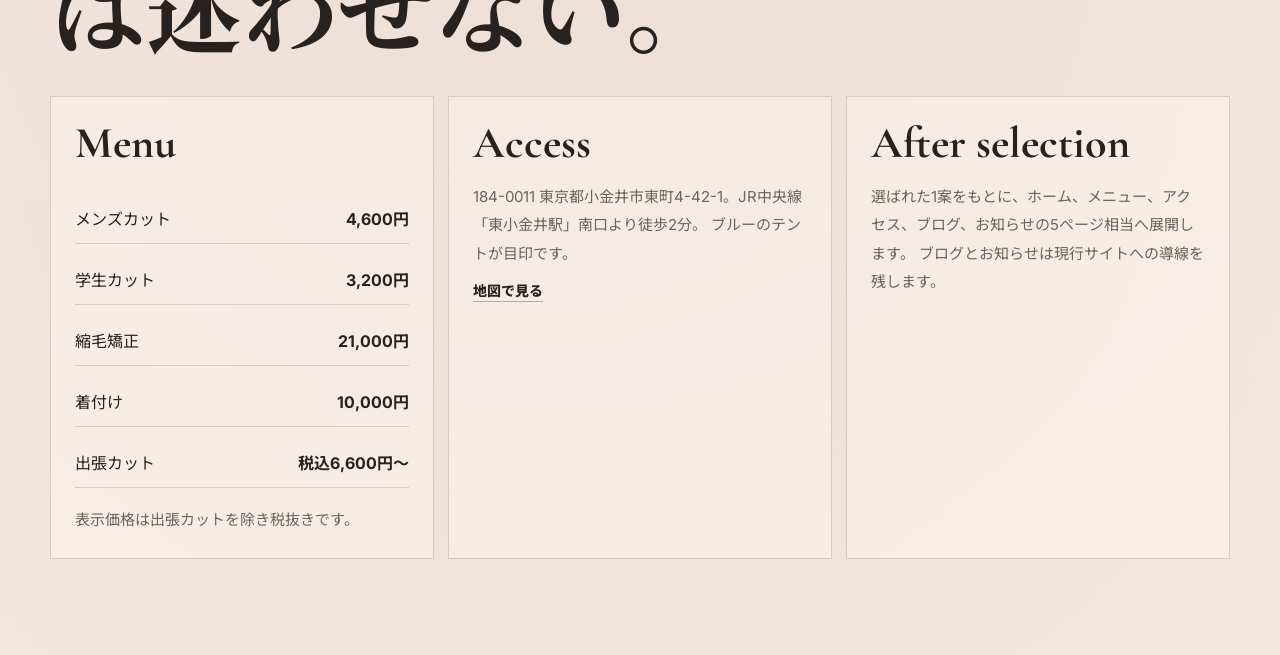
==== commit ba547736: "Add watercolor French redesign preview" ====
--- a/index.html
+++ b/index.html
@@ -6,13 +6,13 @@
     <meta name="robots" content="noindex, nofollow">
     <meta
       name="description"
-      content="美容室シャルム・ヌーボーのリデザイン候補プレビュー。Dramaticで人工的な3つのデザイン案。"
+      content="美容室シャルム・ヌーボーの水彩フレンチ・リデザイン候補プレビュー。Paris Atelier、Lumiere du Sud、Mode Francaiseの3案比較。"
     >
-    <title>Charmes Nouveau Redesign Preview</title>
+    <title>Charmes Nouveau Watercolor French Preview</title>
     <link rel="preconnect" href="https://fonts.googleapis.com">
     <link rel="preconnect" href="https://fonts.gstatic.com" crossorigin>
     <link
-      href="https://fonts.googleapis.com/css2?family=Inter:wght@400;700;900&family=Noto+Sans+JP:wght@400;700;900&display=swap"
+      href="https://fonts.googleapis.com/css2?family=Cormorant+Garamond:wght@500;600;700&family=Inter:wght@400;600;700;800&family=Noto+Sans+JP:wght@400;500;700&family=Noto+Serif+JP:wght@500;700&display=swap"
       rel="stylesheet"
     >
     <link rel="stylesheet" href="src/styles.css">
@@ -23,16 +23,16 @@
     <header class="site-header" aria-label="プレビュー操作">
       <a class="brand-mark" href="#top" aria-label="Charmes Nouveau preview top">
         <span class="brand-sigil">CN</span>
-        <span>
+        <span class="brand-copy">
           <span class="brand-name">Charmes Nouveau</span>
-          <span class="brand-note">Redesign preview</span>
+          <span class="brand-note">Watercolor French preview</span>
         </span>
       </a>
 
       <nav class="candidate-tabs" aria-label="デザイン候補">
-        <button class="candidate-tab is-active" type="button" data-target="noir">Noir Blue</button>
-        <button class="candidate-tab" type="button" data-target="mirror">Mirror Pulse</button>
-        <button class="candidate-tab" type="button" data-target="local">Local Luxe</button>
+        <button class="candidate-tab is-active" type="button" data-target="paris" aria-controls="paris" aria-current="true">Paris</button>
+        <button class="candidate-tab" type="button" data-target="sud" aria-controls="sud">Sud</button>
+        <button class="candidate-tab" type="button" data-target="mode" aria-controls="mode">Mode</button>
       </nav>
 
       <a
@@ -41,22 +41,27 @@
         target="_blank"
         rel="noopener noreferrer"
       >
-        Hot Pepper 予約
+        予約
       </a>
     </header>
 
     <main id="top">
       <section class="intro" aria-labelledby="intro-title">
-        <p class="eyebrow">Three moving concepts / noindex preview</p>
-        <h1 id="intro-title">東小金井の青いテントを、夜の光に変える。</h1>
+        <div class="intro-art" aria-hidden="true">
+          <span></span>
+          <span></span>
+          <span></span>
+        </div>
+        <p class="eyebrow">Selection preview / noindex</p>
+        <h1 id="intro-title">東小金井の青いテントを、水彩のフランスへ。</h1>
         <p class="intro-copy">
-          50年続く美容室の安心感は残しながら、20-30代男女がスマホで見た瞬間に予約したくなる、
-          人工的で強いグラフィックの3案です。
+          美容室シャルム・ヌーボーは、東小金井で50年続く美容室。フランス語で
+          “新しい魅力”を意味する名前を軸に、柔らかな水彩と抽象画で3つの方向を比較します。
         </p>
         <div class="intro-actions">
           <a class="primary-action" href="#preview">3案を見る</a>
           <a
-            class="ghost-action"
+            class="text-action"
             href="https://charmes-nouveau.chu.jp/"
             target="_blank"
             rel="noopener noreferrer"
@@ -64,6 +69,13 @@
             現行サイト
           </a>
         </div>
+        <figure class="hero-triptych">
+          <img
+            src="src/assets/generated-watercolor-triptych.jpg"
+            alt="ChatGPTで新規生成したパリのアトリエ、南仏の光、フレンチモードを並べた水彩トリプティック"
+          >
+          <figcaption>Chrome上のChatGPT Create image / Highで新規生成したムードビジュアル。</figcaption>
+        </figure>
       </section>
 
       <div class="scroll-meter" aria-hidden="true">
@@ -71,19 +83,19 @@
       </div>
 
       <section id="preview" class="candidate-stack" aria-label="デザイン候補一覧">
-        <article id="noir" class="candidate-panel theme-noir" data-candidate="noir">
+        <article id="paris" class="candidate-panel theme-paris" data-candidate="paris">
           <div class="panel-sticky">
             <div class="panel-copy">
-              <p class="eyebrow">Candidate 01 / balanced dramatic</p>
-              <h2>Noir Blue Signal</h2>
+              <p class="eyebrow">Candidate 01 / Fit 45%</p>
+              <h2>Paris Atelier Watercolor</h2>
               <p>
-                ブルーのテントを、黒いキャンバスに走る光の信号へ。強い見た目でも読みやすく、
-                はじめての予約に迷わないバランス案です。
+                パリの小さなアトリエのように、紙の白、淡いブルー、滲むインクで静かに見せる案。
+                長く続く地域の安心感を、若い初回来店者にも入りやすい余白で整えます。
               </p>
-              <ul class="signal-list">
-                <li><span>01</span> 東小金井駅南口 徒歩2分</li>
-                <li><span>02</span> 50年続く地域の安心感</li>
-                <li><span>03</span> Hot Pepper 予約を常時表示</li>
+              <ul class="fact-list" aria-label="店舗の要点">
+                <li><span>Name</span>美容室シャルム・ヌーボー</li>
+                <li><span>Meaning</span>フランス語で “新しい魅力”</li>
+                <li><span>Access</span>東小金井駅 南口徒歩2分</li>
               </ul>
               <div class="panel-actions">
                 <a
@@ -92,32 +104,33 @@
                   target="_blank"
                   rel="noopener noreferrer"
                 >
-                  この導線で予約へ
+                  Hot Pepperで予約
                 </a>
-                <a class="ghost-action" href="#mirror">次の案</a>
+                <a class="text-action" href="#sud">次の案へ</a>
               </div>
             </div>
-            <figure class="visual-card">
-              <img src="src/assets/noir-blue-signal.svg" alt="黒い背景に青い人工光と髪の流れを重ねた抽象ビジュアル">
+            <figure class="visual-frame">
+              <img src="src/assets/paris-atelier-watercolor.svg" alt="淡いブルーの紙に髪の流れとパリのアトリエの窓辺を重ねた水彩抽象ビジュアル">
             </figure>
           </div>
         </article>
 
-        <article id="mirror" class="candidate-panel theme-mirror" data-candidate="mirror">
+        <article id="sud" class="candidate-panel theme-sud" data-candidate="sud">
           <div class="panel-sticky">
             <div class="panel-copy">
-              <p class="eyebrow">Candidate 02 / editorial hair mood</p>
-              <h2>Mirror Pulse Editorial</h2>
+              <p class="eyebrow">Candidate 02 / Fit 30%</p>
+              <h2>Lumiere du Sud</h2>
               <p>
-                鏡の前で少しずつ自分が変わる感覚を、人物シルエットと反射光で表現。
-                美容室らしい高揚感をいちばん強く出す案です。
+                南仏の朝の光、淡い黄色、ハーブグリーン、青いテントの記憶で親しみやすく見せる案。
+                はじめてでも相談しやすい美容室として、温度のある水彩に寄せます。
               </p>
-              <div class="menu-preview" aria-label="メニュー概要">
-                <span>Cut 5,500</span>
-                <span>Color 7,000+</span>
-                <span>Care 3,300+</span>
-                <span>Spa new</span>
-              </div>
+              <div class="menu-preview" aria-label="代表メニュー">
+                <span><b>Cut</b>5,500円</span>
+                <span><b>Color</b>7,000円〜</span>
+                <span><b>Perm</b>12,500円</span>
+                <span><b>Treatment</b>3,300円〜</span>
+              </div>
+              <p class="price-note">表示価格は出張カットを除き税抜きです。</p>
               <div class="panel-actions">
                 <a
                   class="primary-action"
@@ -125,38 +138,38 @@
                   target="_blank"
                   rel="noopener noreferrer"
                 >
-                  Hot Pepperへ
+                  予約ページを開く
                 </a>
-                <a class="ghost-action" href="#local">次の案</a>
+                <a class="text-action" href="#mode">次の案へ</a>
               </div>
             </div>
-            <figure class="visual-card">
-              <img src="src/assets/mirror-pulse-editorial.svg" alt="鏡と人物シルエットと人工的なローズ光の美容室向けビジュアル">
+            <figure class="visual-frame">
+              <img src="src/assets/lumiere-du-sud-watercolor.svg" alt="南仏の光と青いテントを思わせる黄色と緑と青の水彩抽象ビジュアル">
             </figure>
           </div>
         </article>
 
-        <article id="local" class="candidate-panel theme-local" data-candidate="local">
+        <article id="mode" class="candidate-panel theme-mode" data-candidate="mode">
           <div class="panel-sticky">
             <div class="panel-copy">
-              <p class="eyebrow">Candidate 03 / local trust in future UI</p>
-              <h2>Synthetic Local Luxe</h2>
+              <p class="eyebrow">Candidate 03 / Fit 25%</p>
+              <h2>Mode Francaise Abstract</h2>
               <p>
-                駅近・青いテント・長く続く店の信頼を、未来的なサインと地図UIとして再構成。
-                情報の探しやすさと先進性を両立する案です。
+                フランスのファッション誌のように、余白と強い構図で印象を残す案。
+                水彩の柔らかさは保ちながら、若い男女がスマホで見た瞬間に覚える編集感を足します。
               </p>
-              <dl class="access-grid">
+              <dl class="access-grid" aria-label="店舗情報">
                 <div>
                   <dt>Address</dt>
                   <dd>東京都小金井市東町4-42-1</dd>
                 </div>
                 <div>
                   <dt>Open</dt>
-                  <dd>9:30-18:00 / 火・水定休</dd>
+                  <dd>9:30-18:00 / 火曜・水曜定休</dd>
                 </div>
                 <div>
-                  <dt>Station</dt>
-                  <dd>東小金井駅 南口徒歩2分</dd>
+                  <dt>Tel</dt>
+                  <dd>042-383-3915</dd>
                 </div>
               </dl>
               <div class="panel-actions">
@@ -166,25 +179,56 @@
                   target="_blank"
                   rel="noopener noreferrer"
                 >
-                  予約ページを開く
+                  Hot Pepperで予約
                 </a>
-                <a class="ghost-action" href="#noir">最初の案へ</a>
+                <a class="text-action" href="#paris">最初の案へ</a>
               </div>
             </div>
-            <figure class="visual-card">
-              <img src="src/assets/synthetic-local-luxe.svg" alt="東小金井の駅近サインと青いテントを人工的な地図UIにしたビジュアル">
+            <figure class="visual-frame">
+              <img src="src/assets/mode-francaise-abstract.svg" alt="フランスのファッション誌の構図と水彩の髪の流れを重ねた抽象ビジュアル">
             </figure>
           </div>
         </article>
       </section>
 
-      <section class="selection-note" aria-labelledby="selection-title">
-        <p class="eyebrow">Selection gate</p>
-        <h2 id="selection-title">ここで一度、選定待ち。</h2>
-        <p>
-          次工程では、選ばれた1案だけを Home / Menu / Access / News / Blog の5ページへ展開します。
-          価格・住所・営業時間などの事実は現行サイト由来で保持し、コピーは若年層向けに再編集します。
-        </p>
+      <section class="information-band" aria-labelledby="info-title">
+        <p class="eyebrow">Shared content</p>
+        <h2 id="info-title">どの案でも、情報は迷わせない。</h2>
+        <div class="info-grid">
+          <section class="info-block" aria-labelledby="menu-title">
+            <h3 id="menu-title">Menu</h3>
+            <ul class="compact-menu">
+              <li><span>メンズカット</span><b>4,600円</b></li>
+              <li><span>学生カット</span><b>3,200円</b></li>
+              <li><span>縮毛矯正</span><b>21,000円</b></li>
+              <li><span>着付け</span><b>10,000円</b></li>
+              <li><span>出張カット</span><b>税込6,600円〜</b></li>
+            </ul>
+            <p class="price-note">表示価格は出張カットを除き税抜きです。</p>
+          </section>
+          <section class="info-block" aria-labelledby="route-title">
+            <h3 id="route-title">Access</h3>
+            <p>
+              184-0011 東京都小金井市東町4-42-1。JR中央線「東小金井駅」南口より徒歩2分。
+              ブルーのテントが目印です。
+            </p>
+            <a
+              class="text-action"
+              href="https://www.google.com/maps/search/?api=1&query=%E6%9D%B1%E4%BA%AC%E9%83%BD%E5%B0%8F%E9%87%91%E4%BA%95%E5%B8%82%E6%9D%B1%E7%94%BA4-42-1"
+              target="_blank"
+              rel="noopener noreferrer"
+            >
+              地図で見る
+            </a>
+          </section>
+          <section class="info-block" aria-labelledby="next-title">
+            <h3 id="next-title">After selection</h3>
+            <p>
+              選ばれた1案をもとに、ホーム、メニュー、アクセス、ブログ、お知らせの5ページ相当へ展開します。
+              ブログとお知らせは現行サイトへの導線を残します。
+            </p>
+          </section>
+        </div>
       </section>
     </main>
 
--- a/src/styles.css
+++ b/src/styles.css
@@ -1,16 +1,19 @@
 :root {
-  color-scheme: dark;
-  --bg: #07070a;
-  --surface: #0e0e13;
-  --surface-2: #15151d;
-  --text: #fafafa;
-  --muted: #b9bac4;
-  --line: rgba(255, 255, 255, 0.16);
-  --accent: #4ba3ff;
-  --accent-2: #8b5cf6;
-  --accent-3: #f43f5e;
+  color-scheme: light;
+  --paper: #fbf6ee;
+  --paper-soft: #f4ebde;
+  --ink: #27211f;
+  --muted: #6d625d;
+  --line: rgba(72, 54, 43, 0.18);
+  --accent: #527e9e;
+  --accent-2: #d5a778;
+  --accent-3: #8da682;
+  --wash-a: rgba(107, 149, 179, 0.34);
+  --wash-b: rgba(218, 173, 130, 0.26);
+  --wash-c: rgba(145, 168, 128, 0.22);
+  --scroll-progress: 0;
   --panel-progress: 0;
-  --header-h: 72px;
+  --header-h: 76px;
   --max: 1180px;
   --radius: 8px;
 }
@@ -24,27 +27,42 @@
 }
 
 body {
+  min-width: 320px;
   margin: 0;
-  min-width: 320px;
+  overflow-x: hidden;
   background:
-    linear-gradient(90deg, rgba(255, 255, 255, 0.04) 1px, transparent 1px) 0 0 / 96px 96px,
-    linear-gradient(180deg, #020204 0%, var(--bg) 42%, #030305 100%);
-  color: var(--text);
+    radial-gradient(circle at calc(18% + var(--scroll-progress) * 16%) 8%, var(--wash-a), transparent 30%),
+    radial-gradient(circle at 84% calc(18% + var(--scroll-progress) * 20%), var(--wash-b), transparent 32%),
+    radial-gradient(circle at 42% 88%, var(--wash-c), transparent 34%),
+    linear-gradient(180deg, #fffaf3 0%, var(--paper) 42%, #f7efe4 100%);
+  color: var(--ink);
   font-family: Inter, "Noto Sans JP", system-ui, sans-serif;
   letter-spacing: 0;
 }
 
-body::before {
+body::before,
+body::after {
   position: fixed;
   inset: 0;
   z-index: -2;
   content: "";
+  pointer-events: none;
+}
+
+body::before {
   background:
-    linear-gradient(120deg, rgba(75, 163, 255, 0.18), transparent 38%),
-    linear-gradient(240deg, rgba(244, 63, 94, 0.16), transparent 44%),
-    #050507;
-  opacity: calc(0.36 + var(--panel-progress) * 0.34);
-  transition: opacity 180ms linear;
+    linear-gradient(105deg, transparent 0 12%, rgba(255, 255, 255, 0.44) 12% 12.6%, transparent 12.6% 100%),
+    linear-gradient(82deg, transparent 0 63%, rgba(82, 126, 158, 0.09) 63% 63.8%, transparent 63.8% 100%);
+  opacity: calc(0.35 + var(--scroll-progress) * 0.22);
+}
+
+body::after {
+  z-index: -3;
+  background-image:
+    linear-gradient(rgba(92, 68, 51, 0.035) 1px, transparent 1px),
+    linear-gradient(90deg, rgba(92, 68, 51, 0.026) 1px, transparent 1px);
+  background-size: 34px 34px;
+  mask-image: linear-gradient(180deg, rgba(0, 0, 0, 0.72), rgba(0, 0, 0, 0.16));
 }
 
 a {
@@ -57,7 +75,7 @@
 }
 
 :focus-visible {
-  outline: 3px solid #ffffff;
+  outline: 3px solid var(--accent);
   outline-offset: 4px;
 }
 
@@ -68,10 +86,10 @@
   z-index: 100;
   transform: translateY(-160%);
   padding: 10px 14px;
-  border: 1px solid var(--line);
+  border: 1px solid var(--ink);
   background: #ffffff;
-  color: #000000;
-  font-weight: 900;
+  color: var(--ink);
+  font-weight: 800;
   text-decoration: none;
 }
 
@@ -82,15 +100,15 @@
 .site-header {
   position: sticky;
   top: 0;
-  z-index: 20;
-  display: grid;
-  grid-template-columns: minmax(170px, 1fr) auto auto;
+  z-index: 30;
+  display: grid;
+  grid-template-columns: minmax(178px, 1fr) auto auto;
   align-items: center;
   gap: 18px;
-  height: var(--header-h);
-  padding: 0 clamp(16px, 4vw, 48px);
+  min-height: var(--header-h);
+  padding: 10px clamp(16px, 4vw, 46px);
   border-bottom: 1px solid var(--line);
-  background: rgba(6, 6, 8, 0.82);
+  background: rgba(251, 246, 238, 0.76);
   backdrop-filter: blur(18px);
 }
 
@@ -108,16 +126,22 @@
   width: 42px;
   height: 42px;
   place-items: center;
-  border: 1px solid var(--line);
-  background: #ffffff;
-  color: #000000;
-  font-size: 13px;
-  font-weight: 900;
+  border: 1px solid rgba(39, 33, 31, 0.36);
+  background: rgba(255, 255, 255, 0.64);
+  color: var(--ink);
+  font-family: "Cormorant Garamond", serif;
+  font-size: 18px;
+  font-weight: 700;
+}
+
+.brand-copy {
+  display: grid;
+  min-width: 0;
+  gap: 2px;
 }
 
 .brand-name,
 .brand-note {
-  display: block;
   overflow: hidden;
   text-overflow: ellipsis;
   white-space: nowrap;
@@ -125,7 +149,7 @@
 
 .brand-name {
   font-size: 15px;
-  font-weight: 900;
+  font-weight: 800;
 }
 
 .brand-note {
@@ -135,15 +159,16 @@
 
 .candidate-tabs {
   display: inline-flex;
-  gap: 6px;
-  padding: 5px;
+  gap: 4px;
+  padding: 4px;
   border: 1px solid var(--line);
-  background: rgba(255, 255, 255, 0.06);
+  background: rgba(255, 255, 255, 0.46);
 }
 
 .candidate-tab {
+  min-width: 72px;
   min-height: 38px;
-  padding: 0 13px;
+  padding: 0 12px;
   border: 0;
   border-radius: 999px;
   background: transparent;
@@ -151,99 +176,181 @@
   cursor: pointer;
   font: inherit;
   font-size: 13px;
-  font-weight: 900;
+  font-weight: 800;
 }
 
 .candidate-tab.is-active {
-  background: #ffffff;
-  color: #000000;
+  background: var(--ink);
+  color: #fffaf3;
 }
 
 .reserve-pill,
 .primary-action,
-.ghost-action {
+.text-action {
   display: inline-flex;
   align-items: center;
   justify-content: center;
   min-height: 44px;
-  border-radius: 999px;
-  font-size: 14px;
-  font-weight: 900;
   text-decoration: none;
 }
 
 .reserve-pill,
 .primary-action {
   padding: 0 18px;
-  background: #ffffff;
-  color: #000000;
-}
-
-.ghost-action {
-  padding: 0 16px;
-  border: 1px solid var(--line);
-  color: var(--text);
+  border: 1px solid var(--ink);
+  background: var(--ink);
+  color: #fffaf3;
+  font-size: 14px;
+  font-weight: 800;
+}
+
+.text-action {
+  color: var(--ink);
+  font-size: 14px;
+  font-weight: 800;
+  text-decoration: underline;
+  text-decoration-color: rgba(39, 33, 31, 0.32);
+  text-underline-offset: 5px;
 }
 
 .intro,
-.selection-note {
+.information-band {
   width: min(var(--max), calc(100% - 32px));
   margin: 0 auto;
 }
 
 .intro {
+  position: relative;
   display: grid;
   min-height: calc(100svh - var(--header-h));
   align-content: center;
-  padding: 76px 0 88px;
+  padding: 78px 0 96px;
+}
+
+.intro-art {
+  position: absolute;
+  inset: 5% 0 auto auto;
+  z-index: -1;
+  width: min(48vw, 560px);
+  aspect-ratio: 1;
+  overflow: hidden;
+  opacity: 0.84;
+  contain: paint;
+}
+
+.intro-art span {
+  position: absolute;
+  display: block;
+  border-radius: 999px 46% 62% 42%;
+  filter: blur(2px);
+  mix-blend-mode: multiply;
+}
+
+.intro-art span:nth-child(1) {
+  inset: 4% 24% 20% 2%;
+  background: rgba(82, 126, 158, 0.26);
+  transform: rotate(-12deg);
+}
+
+.intro-art span:nth-child(2) {
+  inset: 28% 3% 5% 34%;
+  background: rgba(213, 167, 120, 0.24);
+  transform: rotate(18deg);
+}
+
+.intro-art span:nth-child(3) {
+  inset: 48% 44% 6% 12%;
+  background: rgba(141, 166, 130, 0.22);
+  transform: rotate(32deg);
 }
 
 .eyebrow {
   margin: 0 0 18px;
   color: var(--accent);
   font-size: 12px;
-  font-weight: 900;
-  letter-spacing: 0.16em;
+  font-weight: 800;
+  letter-spacing: 0.14em;
   text-transform: uppercase;
+}
+
+h1,
+h2,
+h3 {
+  margin: 0;
+  color: var(--ink);
 }
 
 h1,
 h2 {
-  margin: 0;
   max-width: 980px;
-  font-weight: 900;
-  line-height: 0.92;
+  font-family: "Cormorant Garamond", "Noto Serif JP", serif;
+  font-weight: 700;
+  line-height: 0.93;
 }
 
 h1 {
-  font-size: clamp(48px, 11vw, 132px);
+  font-size: clamp(46px, 7.4vw, 98px);
 }
 
 h2 {
-  font-size: clamp(42px, 8vw, 104px);
+  font-size: clamp(42px, 7.5vw, 96px);
+}
+
+h3 {
+  font-family: "Cormorant Garamond", "Noto Serif JP", serif;
+  font-size: clamp(28px, 4vw, 44px);
+  line-height: 1;
 }
 
 .intro-copy,
 .panel-copy > p,
-.selection-note p {
-  max-width: 680px;
+.information-band p {
+  max-width: 700px;
   color: var(--muted);
-  font-size: clamp(16px, 2vw, 20px);
+  font-size: clamp(16px, 1.8vw, 20px);
   line-height: 1.9;
+}
+
+.intro-copy {
+  margin: 26px 0 0;
 }
 
 .intro-actions,
 .panel-actions {
   display: flex;
   flex-wrap: wrap;
-  gap: 12px;
-  margin-top: 28px;
+  gap: 14px;
+  align-items: center;
+  margin-top: 30px;
+}
+
+.hero-triptych {
+  width: min(680px, 62vw);
+  margin: 30px 0 0;
+  overflow: hidden;
+  border: 1px solid rgba(39, 33, 31, 0.18);
+  background: rgba(255, 255, 255, 0.42);
+  box-shadow: 0 18px 64px rgba(83, 64, 47, 0.12);
+}
+
+.hero-triptych img {
+  display: block;
+  width: 100%;
+  aspect-ratio: 3 / 1;
+  object-fit: cover;
+}
+
+.hero-triptych figcaption {
+  padding: 10px 12px;
+  color: var(--muted);
+  font-size: 11px;
+  font-weight: 700;
 }
 
 .scroll-meter {
   position: fixed;
   inset: var(--header-h) auto auto 0;
-  z-index: 21;
+  z-index: 31;
   width: 100%;
   height: 2px;
   background: transparent;
@@ -253,7 +360,7 @@
   display: block;
   width: calc(var(--scroll-progress, 0) * 100%);
   height: 100%;
-  background: #ffffff;
+  background: linear-gradient(90deg, var(--accent), var(--accent-2), var(--accent-3));
 }
 
 .candidate-stack {
@@ -261,43 +368,55 @@
 }
 
 .candidate-panel {
-  min-height: 190svh;
+  min-height: 184svh;
   border-bottom: 1px solid var(--line);
-  --accent: #4ba3ff;
-}
-
-.theme-mirror {
-  --accent: #f43f5e;
-  --accent-2: #8b5cf6;
-}
-
-.theme-local {
-  --accent: #55f0d0;
-  --accent-2: #4ba3ff;
+  scroll-margin-top: calc(var(--header-h) + 18px);
+  --accent: #527e9e;
+  --accent-2: #d5a778;
+  --accent-3: #8da682;
+}
+
+.theme-paris {
+  --accent: #527e9e;
+  --accent-2: #b98c76;
+  --accent-3: #8f9c99;
+}
+
+.theme-sud {
+  --accent: #b9913e;
+  --accent-2: #7f9d72;
+  --accent-3: #4f94b5;
+}
+
+.theme-mode {
+  --accent: #9d4155;
+  --accent-2: #2f3534;
+  --accent-3: #d2a6a4;
 }
 
 .panel-sticky {
   position: sticky;
   top: var(--header-h);
   display: grid;
-  grid-template-columns: minmax(0, 0.9fr) minmax(320px, 1.1fr);
+  grid-template-columns: minmax(0, 0.92fr) minmax(320px, 1.08fr);
   align-items: center;
-  gap: clamp(24px, 5vw, 64px);
+  gap: clamp(24px, 5vw, 68px);
   width: min(var(--max), calc(100% - 32px));
   min-height: calc(100svh - var(--header-h));
   margin: 0 auto;
-  padding: 44px 0;
+  padding: 46px 0;
 }
 
 .panel-copy {
-  transform: translateY(calc((0.5 - var(--panel-progress)) * 34px));
+  transform: translateY(calc((0.5 - var(--panel-progress)) * 28px));
 }
 
 .panel-copy > p {
   margin: 24px 0 0;
 }
 
-.signal-list {
+.fact-list,
+.compact-menu {
   display: grid;
   gap: 10px;
   padding: 0;
@@ -305,27 +424,31 @@
   list-style: none;
 }
 
-.signal-list li,
+.fact-list li,
 .menu-preview span,
-.access-grid > div {
+.access-grid > div,
+.compact-menu li {
   border: 1px solid var(--line);
-  background: rgba(255, 255, 255, 0.055);
-}
-
-.signal-list li {
-  display: flex;
+  background: rgba(255, 255, 255, 0.38);
+}
+
+.fact-list li {
+  display: grid;
+  grid-template-columns: 88px minmax(0, 1fr);
   gap: 14px;
   align-items: center;
   min-height: 52px;
   padding: 0 16px;
-  color: var(--text);
   font-weight: 700;
 }
 
-.signal-list span {
+.fact-list span,
+.access-grid dt {
   color: var(--accent);
   font-size: 12px;
-  font-weight: 900;
+  font-weight: 800;
+  letter-spacing: 0.12em;
+  text-transform: uppercase;
 }
 
 .menu-preview {
@@ -336,11 +459,25 @@
 }
 
 .menu-preview span {
-  min-height: 62px;
-  padding: 18px;
-  color: var(--text);
-  font-size: 18px;
-  font-weight: 900;
+  display: grid;
+  gap: 7px;
+  min-height: 74px;
+  padding: 16px;
+  font-size: 19px;
+  font-weight: 800;
+}
+
+.menu-preview b {
+  color: var(--accent);
+  font-size: 12px;
+  letter-spacing: 0.12em;
+  text-transform: uppercase;
+}
+
+.price-note {
+  margin: 12px 0 0;
+  color: var(--muted);
+  font-size: 13px;
 }
 
 .access-grid {
@@ -351,54 +488,81 @@
 
 .access-grid > div {
   padding: 16px;
-}
-
-.access-grid dt {
-  color: var(--accent);
-  font-size: 12px;
-  font-weight: 900;
-  letter-spacing: 0.14em;
-  text-transform: uppercase;
 }
 
 .access-grid dd {
   margin: 7px 0 0;
   font-size: 16px;
-  font-weight: 900;
-}
-
-.visual-card {
+  font-weight: 800;
+}
+
+.visual-frame {
   position: relative;
   margin: 0;
   overflow: hidden;
-  aspect-ratio: 16 / 11;
-  border: 1px solid var(--line);
-  background: var(--surface);
-}
-
-.visual-card::before {
+  aspect-ratio: 4 / 3;
+  border: 1px solid rgba(39, 33, 31, 0.18);
+  background: rgba(255, 255, 255, 0.42);
+  box-shadow: 0 24px 70px rgba(83, 64, 47, 0.13);
+}
+
+.visual-frame::before {
   position: absolute;
-  inset: 0;
+  inset: 18px;
+  z-index: 1;
   content: "";
-  border: 1px solid rgba(255, 255, 255, 0.12);
+  border: 1px solid rgba(255, 255, 255, 0.58);
   pointer-events: none;
 }
 
-.visual-card img {
+.visual-frame img {
   display: block;
   width: 100%;
   height: 100%;
   object-fit: cover;
-  transform: scale(calc(1.01 + var(--panel-progress) * 0.045));
+  transform: scale(calc(1.01 + var(--panel-progress) * 0.035));
   transform-origin: 50% 50%;
 }
 
-.selection-note {
+.information-band {
   padding: 112px 0;
-}
-
-.selection-note h2 {
-  max-width: 760px;
+  scroll-margin-top: calc(var(--header-h) + 18px);
+}
+
+.information-band > h2 {
+  max-width: 820px;
+}
+
+.info-grid {
+  display: grid;
+  grid-template-columns: repeat(3, minmax(0, 1fr));
+  gap: 14px;
+  margin-top: 36px;
+}
+
+.info-block {
+  min-height: 260px;
+  padding: 24px;
+  border: 1px solid var(--line);
+  background: rgba(255, 255, 255, 0.34);
+}
+
+.info-block p {
+  margin: 18px 0 0;
+  font-size: 15px;
+}
+
+.compact-menu li {
+  display: flex;
+  justify-content: space-between;
+  gap: 14px;
+  padding: 13px 0;
+  border-width: 0 0 1px;
+  background: transparent;
+}
+
+.compact-menu b {
+  white-space: nowrap;
 }
 
 .site-footer {
@@ -415,101 +579,119 @@
   margin: 0;
 }
 
-@media (max-width: 880px) {
+@media (max-width: 920px) {
   :root {
-    --header-h: 64px;
+    --header-h: 132px;
   }
 
   .site-header {
     grid-template-columns: 1fr auto;
-    gap: 10px;
   }
 
   .candidate-tabs {
     grid-column: 1 / -1;
     width: 100%;
-    overflow-x: auto;
+    justify-content: stretch;
   }
 
   .candidate-tab {
-    flex: 1 0 auto;
+    flex: 1;
+  }
+
+  .panel-sticky {
+    position: relative;
+    top: auto;
+    grid-template-columns: 1fr;
+    min-height: auto;
+    padding: 68px 0;
+  }
+
+  .candidate-panel {
+    min-height: auto;
+  }
+
+  .visual-frame {
+    order: -1;
+  }
+
+  .info-grid {
+    grid-template-columns: 1fr;
+  }
+}
+
+@media (max-width: 560px) {
+  :root {
+    --header-h: 124px;
+  }
+
+  .site-header {
+    gap: 10px;
+    padding: 10px 14px;
+  }
+
+  .brand-sigil {
+    flex-basis: 38px;
+    width: 38px;
+    height: 38px;
+    font-size: 16px;
   }
 
   .reserve-pill {
     min-height: 40px;
-    padding: 0 12px;
+    padding: 0 13px;
+  }
+
+  .candidate-tab {
+    min-width: 0;
+    min-height: 36px;
+    padding: 0 8px;
     font-size: 12px;
-  }
-
-  .brand-note {
-    display: none;
   }
 
   .intro {
     min-height: calc(92svh - var(--header-h));
-    padding-top: 96px;
-  }
-
-  .candidate-panel {
-    min-height: auto;
-  }
-
-  .panel-sticky {
-    position: relative;
-    top: 0;
+    padding: 56px 0 70px;
+  }
+
+  .hero-triptych {
+    width: 100%;
+    margin-top: 28px;
+  }
+
+  .intro-art {
+    inset: 10% 0 auto auto;
+    width: 62vw;
+  }
+
+  h1 {
+    font-size: clamp(40px, 14vw, 66px);
+  }
+
+  h2 {
+    font-size: clamp(38px, 13vw, 64px);
+  }
+
+  .fact-list li {
     grid-template-columns: 1fr;
-    min-height: auto;
-    padding: 72px 0;
-  }
-
-  .panel-copy {
-    transform: none;
-  }
-
-  .visual-card {
-    order: -1;
+    gap: 4px;
+    padding: 13px;
   }
 
   .menu-preview {
     grid-template-columns: 1fr;
   }
-}
-
-@media (max-width: 560px) {
-  .site-header {
-    padding-inline: 12px;
-  }
-
-  .brand-sigil {
-    width: 36px;
-    height: 36px;
-    flex-basis: 36px;
-  }
-
-  .brand-name {
-    max-width: 150px;
-    font-size: 13px;
-  }
-
-  .intro,
-  .panel-sticky,
-  .selection-note {
-    width: min(100% - 24px, var(--max));
-  }
-
-  h1 {
-    font-size: clamp(42px, 15vw, 74px);
-  }
-
-  h2 {
-    font-size: clamp(38px, 14vw, 68px);
-  }
-
-  .intro-copy,
-  .panel-copy > p,
-  .selection-note p {
-    font-size: 15px;
-    line-height: 1.8;
+
+  .visual-frame {
+    aspect-ratio: 1 / 1.12;
+  }
+
+  .info-block {
+    min-height: auto;
+    padding: 20px;
+  }
+
+  .site-footer {
+    display: grid;
   }
 }
 
@@ -518,16 +700,8 @@
     scroll-behavior: auto;
   }
 
-  *,
-  *::before,
-  *::after {
-    transition-duration: 0.001ms !important;
-    animation-duration: 0.001ms !important;
-    animation-iteration-count: 1 !important;
-  }
-
   .panel-copy,
-  .visual-card img {
+  .visual-frame img {
     transform: none;
   }
 }
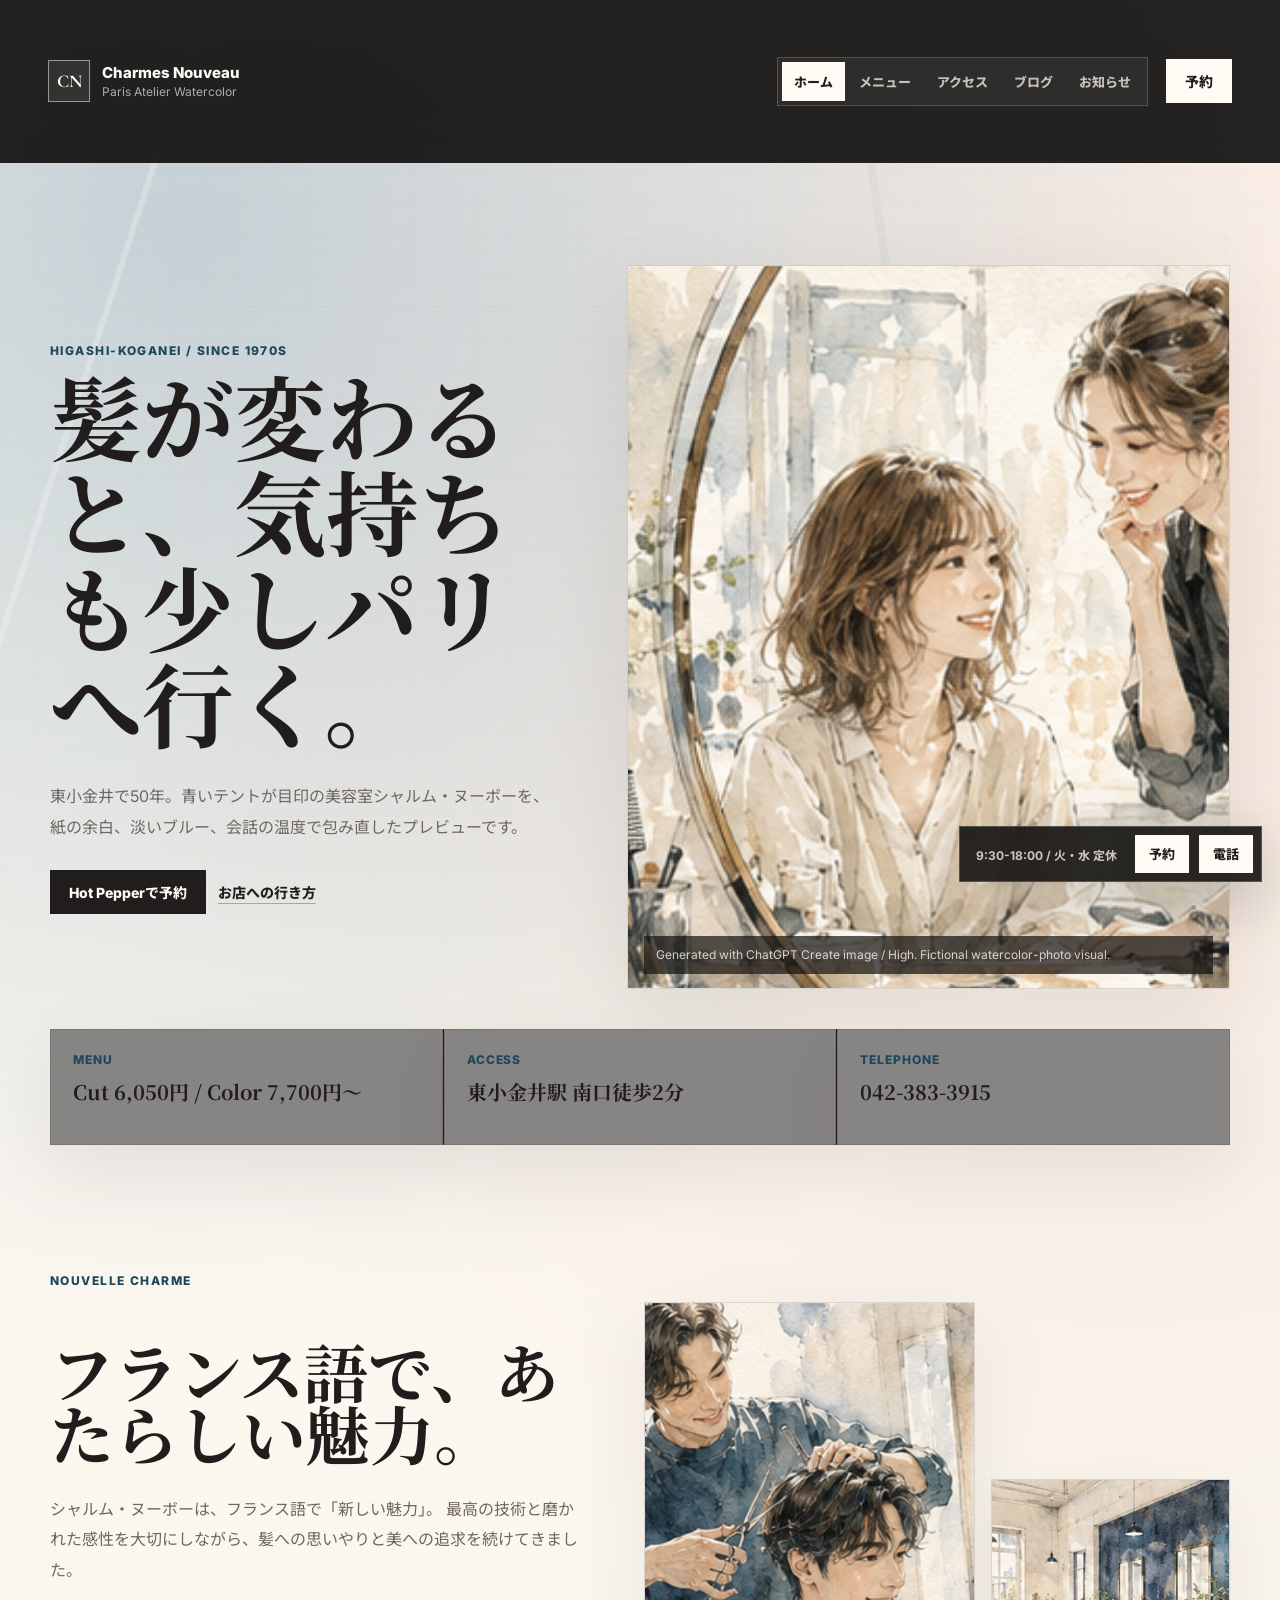
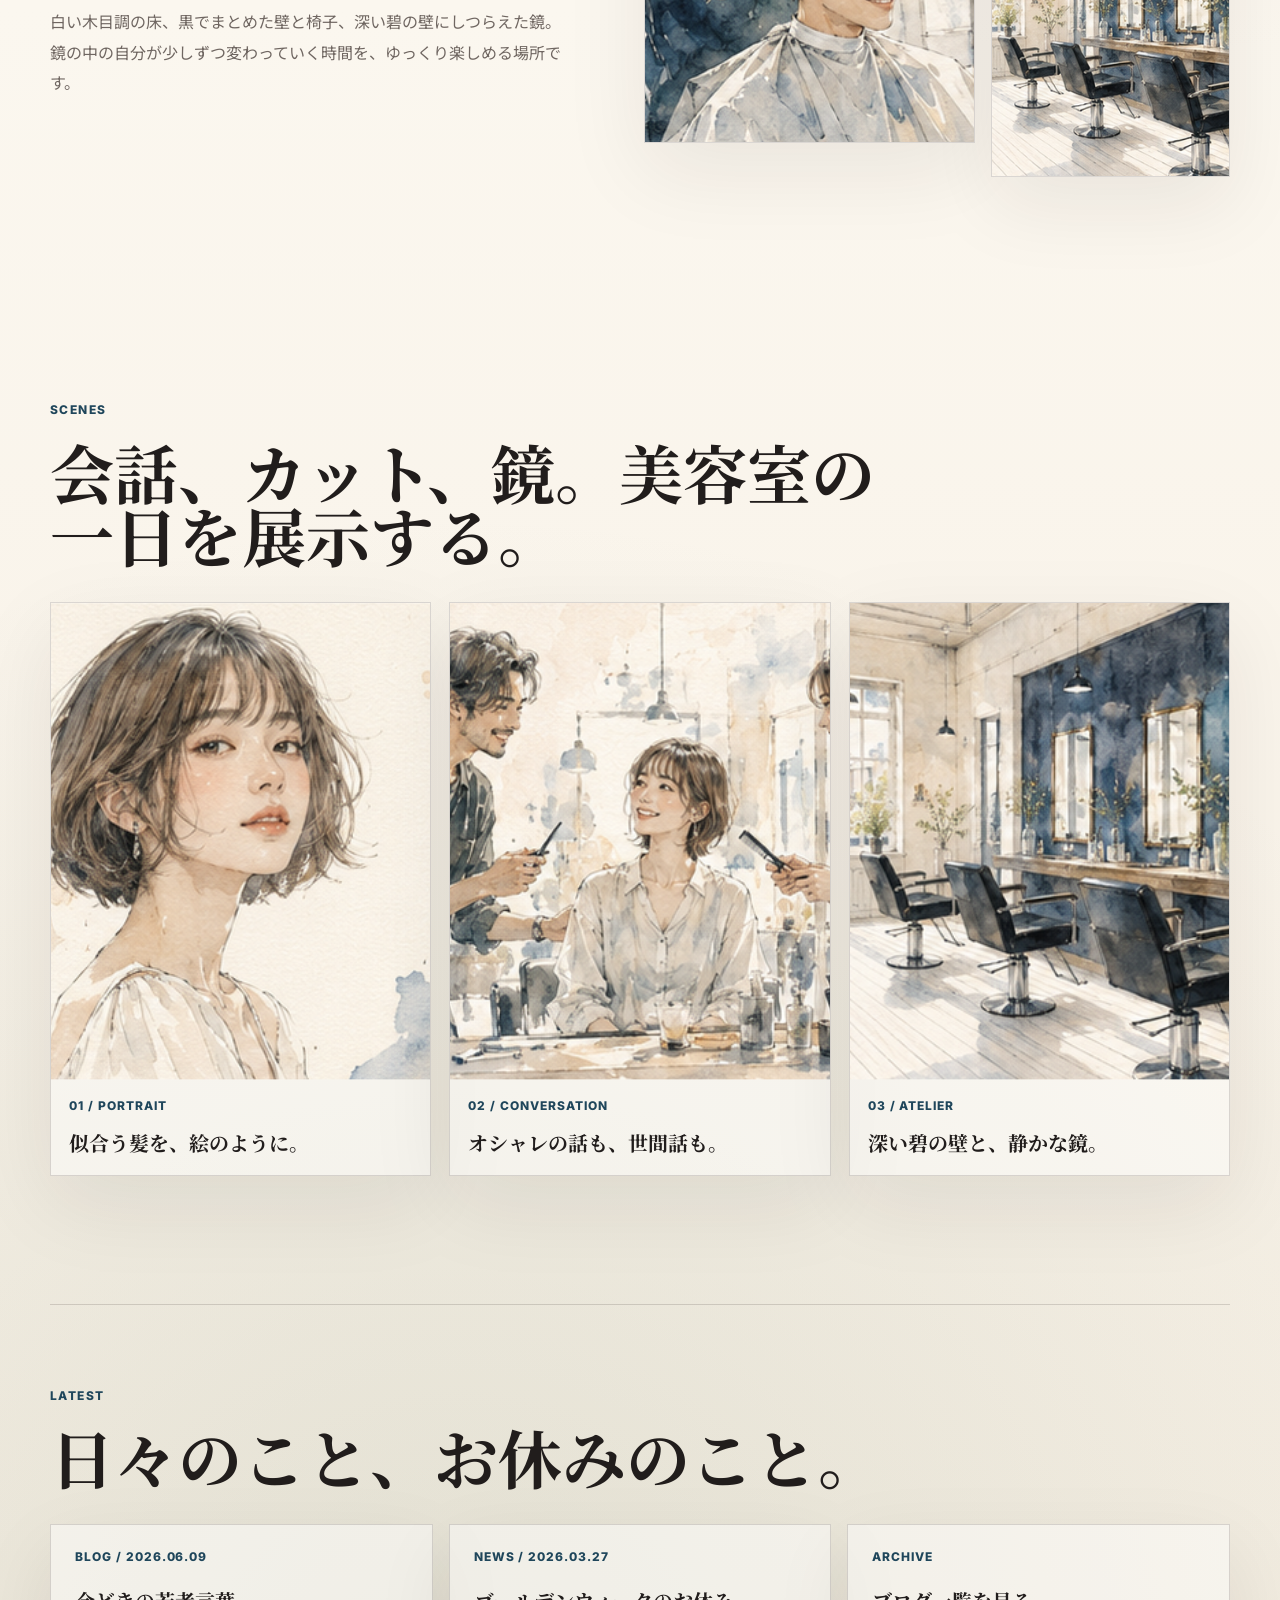
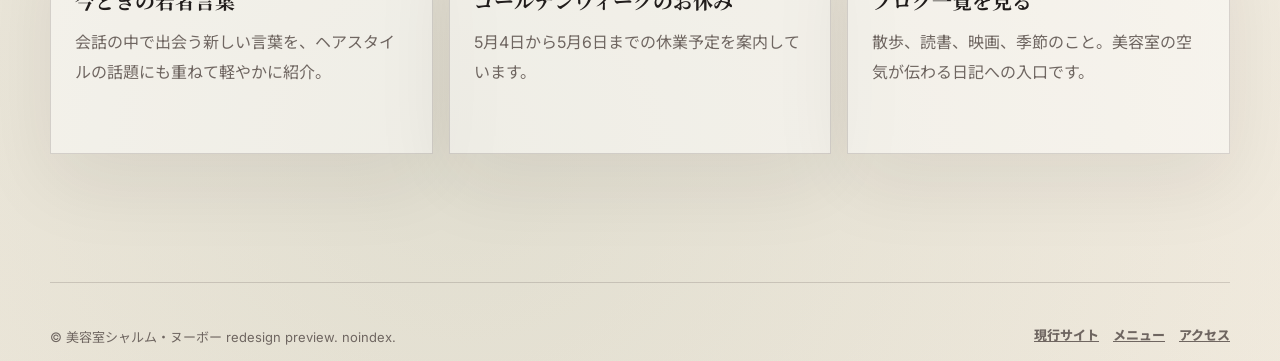
==== commit 40ef2d8a: "Expand Paris Atelier watercolor site" ====
--- a/index.html
+++ b/index.html
@@ -4,239 +4,162 @@
     <meta charset="utf-8">
     <meta name="viewport" content="width=device-width, initial-scale=1">
     <meta name="robots" content="noindex, nofollow">
-    <meta
-      name="description"
-      content="美容室シャルム・ヌーボーの水彩フレンチ・リデザイン候補プレビュー。Paris Atelier、Lumiere du Sud、Mode Francaiseの3案比較。"
-    >
-    <title>Charmes Nouveau Watercolor French Preview</title>
+    <meta name="description" content="東小金井の美容室シャルム・ヌーボーを、Paris Atelier Watercolorの世界観で再構成したプレビューサイト。">
+    <title>美容室シャルム・ヌーボー | Paris Atelier Watercolor</title>
     <link rel="preconnect" href="https://fonts.googleapis.com">
     <link rel="preconnect" href="https://fonts.gstatic.com" crossorigin>
-    <link
-      href="https://fonts.googleapis.com/css2?family=Cormorant+Garamond:wght@500;600;700&family=Inter:wght@400;600;700;800&family=Noto+Sans+JP:wght@400;500;700&family=Noto+Serif+JP:wght@500;700&display=swap"
-      rel="stylesheet"
-    >
+    <link href="https://fonts.googleapis.com/css2?family=Cormorant+Garamond:wght@500;600;700&amp;family=Inter:wght@400;600;700;800&amp;family=Noto+Sans+JP:wght@400;500;700&amp;family=Noto+Serif+JP:wght@500;700&amp;display=swap" rel="stylesheet">
     <link rel="stylesheet" href="src/styles.css">
   </head>
-  <body>
-    <a class="skip-link" href="#preview">候補を見る</a>
-
-    <header class="site-header" aria-label="プレビュー操作">
-      <a class="brand-mark" href="#top" aria-label="Charmes Nouveau preview top">
+  <body data-page="home">
+    <a class="skip-link" href="#main">本文へ移動</a>
+    <header class="site-header">
+      <a class="brand-mark" href="./" aria-label="美容室シャルム・ヌーボー ホーム">
         <span class="brand-sigil">CN</span>
         <span class="brand-copy">
           <span class="brand-name">Charmes Nouveau</span>
-          <span class="brand-note">Watercolor French preview</span>
+          <span class="brand-note">Paris Atelier Watercolor</span>
         </span>
       </a>
-
-      <nav class="candidate-tabs" aria-label="デザイン候補">
-        <button class="candidate-tab is-active" type="button" data-target="paris" aria-controls="paris" aria-current="true">Paris</button>
-        <button class="candidate-tab" type="button" data-target="sud" aria-controls="sud">Sud</button>
-        <button class="candidate-tab" type="button" data-target="mode" aria-controls="mode">Mode</button>
+      <nav class="site-nav" aria-label="主要ナビゲーション">
+        <a href="./" aria-current="page">ホーム</a>
+        <a href="menu/">メニュー</a>
+        <a href="access/">アクセス</a>
+        <a href="blog/">ブログ</a>
+        <a href="news/">お知らせ</a>
       </nav>
-
-      <a
-        class="reserve-pill"
-        href="https://beauty.hotpepper.jp/CSP/bt/reserve/?storeId=H000743704"
-        target="_blank"
-        rel="noopener noreferrer"
-      >
-        予約
-      </a>
+      <a class="reserve-pill" href="https://beauty.hotpepper.jp/CSP/bt/reserve/?storeId=H000743704" target="_blank" rel="noopener noreferrer">予約</a>
     </header>
 
-    <main id="top">
-      <section class="intro" aria-labelledby="intro-title">
-        <div class="intro-art" aria-hidden="true">
-          <span></span>
-          <span></span>
-          <span></span>
+    <main id="main">
+      <section class="hero hero-home" aria-labelledby="hero-title">
+        <div class="hero-copy reveal">
+          <p class="eyebrow">Higashi-Koganei / Since 1970s</p>
+          <h1 id="hero-title">髪が変わると、気持ちも少しパリへ行く。</h1>
+          <p>
+            東小金井で50年。青いテントが目印の美容室シャルム・ヌーボーを、
+            紙の余白、淡いブルー、会話の温度で包み直したプレビューです。
+          </p>
+          <div class="hero-actions">
+            <a class="primary-action" href="https://beauty.hotpepper.jp/CSP/bt/reserve/?storeId=H000743704" target="_blank" rel="noopener noreferrer">Hot Pepperで予約</a>
+            <a class="text-action" href="access/">お店への行き方</a>
+          </div>
         </div>
-        <p class="eyebrow">Selection preview / noindex</p>
-        <h1 id="intro-title">東小金井の青いテントを、水彩のフランスへ。</h1>
-        <p class="intro-copy">
-          美容室シャルム・ヌーボーは、東小金井で50年続く美容室。フランス語で
-          “新しい魅力”を意味する名前を軸に、柔らかな水彩と抽象画で3つの方向を比較します。
-        </p>
-        <div class="intro-actions">
-          <a class="primary-action" href="#preview">3案を見る</a>
-          <a
-            class="text-action"
-            href="https://charmes-nouveau.chu.jp/"
-            target="_blank"
-            rel="noopener noreferrer"
-          >
-            現行サイト
-          </a>
-        </div>
-        <figure class="hero-triptych">
-          <img
-            src="src/assets/generated-watercolor-triptych.jpg"
-            alt="ChatGPTで新規生成したパリのアトリエ、南仏の光、フレンチモードを並べた水彩トリプティック"
-          >
-          <figcaption>Chrome上のChatGPT Create image / Highで新規生成したムードビジュアル。</figcaption>
+        <figure class="hero-media reveal delay-1">
+          <img class="atlas-img crop-consultation" src="src/assets/generated/salon-consultation.png" alt="水彩写真風に描いた美容室でのカウンセリング風景">
+          <figcaption>Generated with ChatGPT Create image / High. Fictional watercolor-photo visual.</figcaption>
         </figure>
       </section>
 
-      <div class="scroll-meter" aria-hidden="true">
-        <span></span>
-      </div>
+      <section class="louvre-strip" aria-label="店舗の概要">
+        <a class="strip-card reveal" href="menu/">
+          <span>Menu</span>
+          <b>Cut 6,050円 / Color 7,700円〜</b>
+        </a>
+        <a class="strip-card reveal delay-1" href="access/">
+          <span>Access</span>
+          <b>東小金井駅 南口徒歩2分</b>
+        </a>
+        <a class="strip-card reveal delay-2" href="tel:0423833915">
+          <span>Telephone</span>
+          <b>042-383-3915</b>
+        </a>
+      </section>
 
-      <section id="preview" class="candidate-stack" aria-label="デザイン候補一覧">
-        <article id="paris" class="candidate-panel theme-paris" data-candidate="paris">
-          <div class="panel-sticky">
-            <div class="panel-copy">
-              <p class="eyebrow">Candidate 01 / Fit 45%</p>
-              <h2>Paris Atelier Watercolor</h2>
-              <p>
-                パリの小さなアトリエのように、紙の白、淡いブルー、滲むインクで静かに見せる案。
-                長く続く地域の安心感を、若い初回来店者にも入りやすい余白で整えます。
-              </p>
-              <ul class="fact-list" aria-label="店舗の要点">
-                <li><span>Name</span>美容室シャルム・ヌーボー</li>
-                <li><span>Meaning</span>フランス語で “新しい魅力”</li>
-                <li><span>Access</span>東小金井駅 南口徒歩2分</li>
-              </ul>
-              <div class="panel-actions">
-                <a
-                  class="primary-action"
-                  href="https://beauty.hotpepper.jp/CSP/bt/reserve/?storeId=H000743704"
-                  target="_blank"
-                  rel="noopener noreferrer"
-                >
-                  Hot Pepperで予約
-                </a>
-                <a class="text-action" href="#sud">次の案へ</a>
-              </div>
-            </div>
-            <figure class="visual-frame">
-              <img src="src/assets/paris-atelier-watercolor.svg" alt="淡いブルーの紙に髪の流れとパリのアトリエの窓辺を重ねた水彩抽象ビジュアル">
+      <section class="section narrative-section" aria-labelledby="about-title">
+        <div class="section-kicker reveal">Nouvelle Charme</div>
+        <div class="two-column">
+          <div class="section-copy reveal">
+            <h2 id="about-title">フランス語で、あたらしい魅力。</h2>
+            <p>
+              シャルム・ヌーボーは、フランス語で「新しい魅力」。
+              最高の技術と磨かれた感性を大切にしながら、髪への思いやりと美への追求を続けてきました。
+            </p>
+            <p>
+              白い木目調の床、黒でまとめた壁と椅子、深い碧の壁にしつらえた鏡。
+              鏡の中の自分が少しずつ変わっていく時間を、ゆっくり楽しめる場所です。
+            </p>
+          </div>
+          <div class="gallery-pair reveal delay-1">
+            <figure class="image-card tall">
+              <img class="atlas-img crop-cut" src="src/assets/generated/salon-cut.png" alt="楽しそうに会話しながら髪を切る水彩写真風ビジュアル">
+            </figure>
+            <figure class="image-card small">
+              <img class="atlas-img crop-tools" src="src/assets/generated/salon-interior.png" alt="鏡と美容道具を描いた水彩写真風ビジュアル">
             </figure>
           </div>
-        </article>
-
-        <article id="sud" class="candidate-panel theme-sud" data-candidate="sud">
-          <div class="panel-sticky">
-            <div class="panel-copy">
-              <p class="eyebrow">Candidate 02 / Fit 30%</p>
-              <h2>Lumiere du Sud</h2>
-              <p>
-                南仏の朝の光、淡い黄色、ハーブグリーン、青いテントの記憶で親しみやすく見せる案。
-                はじめてでも相談しやすい美容室として、温度のある水彩に寄せます。
-              </p>
-              <div class="menu-preview" aria-label="代表メニュー">
-                <span><b>Cut</b>5,500円</span>
-                <span><b>Color</b>7,000円〜</span>
-                <span><b>Perm</b>12,500円</span>
-                <span><b>Treatment</b>3,300円〜</span>
-              </div>
-              <p class="price-note">表示価格は出張カットを除き税抜きです。</p>
-              <div class="panel-actions">
-                <a
-                  class="primary-action"
-                  href="https://beauty.hotpepper.jp/CSP/bt/reserve/?storeId=H000743704"
-                  target="_blank"
-                  rel="noopener noreferrer"
-                >
-                  予約ページを開く
-                </a>
-                <a class="text-action" href="#mode">次の案へ</a>
-              </div>
-            </div>
-            <figure class="visual-frame">
-              <img src="src/assets/lumiere-du-sud-watercolor.svg" alt="南仏の光と青いテントを思わせる黄色と緑と青の水彩抽象ビジュアル">
-            </figure>
-          </div>
-        </article>
-
-        <article id="mode" class="candidate-panel theme-mode" data-candidate="mode">
-          <div class="panel-sticky">
-            <div class="panel-copy">
-              <p class="eyebrow">Candidate 03 / Fit 25%</p>
-              <h2>Mode Francaise Abstract</h2>
-              <p>
-                フランスのファッション誌のように、余白と強い構図で印象を残す案。
-                水彩の柔らかさは保ちながら、若い男女がスマホで見た瞬間に覚える編集感を足します。
-              </p>
-              <dl class="access-grid" aria-label="店舗情報">
-                <div>
-                  <dt>Address</dt>
-                  <dd>東京都小金井市東町4-42-1</dd>
-                </div>
-                <div>
-                  <dt>Open</dt>
-                  <dd>9:30-18:00 / 火曜・水曜定休</dd>
-                </div>
-                <div>
-                  <dt>Tel</dt>
-                  <dd>042-383-3915</dd>
-                </div>
-              </dl>
-              <div class="panel-actions">
-                <a
-                  class="primary-action"
-                  href="https://beauty.hotpepper.jp/CSP/bt/reserve/?storeId=H000743704"
-                  target="_blank"
-                  rel="noopener noreferrer"
-                >
-                  Hot Pepperで予約
-                </a>
-                <a class="text-action" href="#paris">最初の案へ</a>
-              </div>
-            </div>
-            <figure class="visual-frame">
-              <img src="src/assets/mode-francaise-abstract.svg" alt="フランスのファッション誌の構図と水彩の髪の流れを重ねた抽象ビジュアル">
-            </figure>
-          </div>
-        </article>
+        </div>
       </section>
 
-      <section class="information-band" aria-labelledby="info-title">
-        <p class="eyebrow">Shared content</p>
-        <h2 id="info-title">どの案でも、情報は迷わせない。</h2>
-        <div class="info-grid">
-          <section class="info-block" aria-labelledby="menu-title">
-            <h3 id="menu-title">Menu</h3>
-            <ul class="compact-menu">
-              <li><span>メンズカット</span><b>4,600円</b></li>
-              <li><span>学生カット</span><b>3,200円</b></li>
-              <li><span>縮毛矯正</span><b>21,000円</b></li>
-              <li><span>着付け</span><b>10,000円</b></li>
-              <li><span>出張カット</span><b>税込6,600円〜</b></li>
-            </ul>
-            <p class="price-note">表示価格は出張カットを除き税抜きです。</p>
-          </section>
-          <section class="info-block" aria-labelledby="route-title">
-            <h3 id="route-title">Access</h3>
-            <p>
-              184-0011 東京都小金井市東町4-42-1。JR中央線「東小金井駅」南口より徒歩2分。
-              ブルーのテントが目印です。
-            </p>
-            <a
-              class="text-action"
-              href="https://www.google.com/maps/search/?api=1&query=%E6%9D%B1%E4%BA%AC%E9%83%BD%E5%B0%8F%E9%87%91%E4%BA%95%E5%B8%82%E6%9D%B1%E7%94%BA4-42-1"
-              target="_blank"
-              rel="noopener noreferrer"
-            >
-              地図で見る
-            </a>
-          </section>
-          <section class="info-block" aria-labelledby="next-title">
-            <h3 id="next-title">After selection</h3>
-            <p>
-              選ばれた1案をもとに、ホーム、メニュー、アクセス、ブログ、お知らせの5ページ相当へ展開します。
-              ブログとお知らせは現行サイトへの導線を残します。
-            </p>
-          </section>
+      <section class="section exhibit-section" aria-labelledby="scene-title">
+        <div class="section-heading reveal">
+          <p class="eyebrow">Scenes</p>
+          <h2 id="scene-title">会話、カット、鏡。美容室の一日を展示する。</h2>
+        </div>
+        <div class="exhibit-grid">
+          <article class="exhibit-card reveal">
+            <img class="atlas-img crop-portrait" src="src/assets/generated/salon-portrait.png" alt="おしゃれな若い女性のボブヘアを描いた水彩写真風ポートレート">
+            <div>
+              <p>01 / Portrait</p>
+              <h3>似合う髪を、絵のように。</h3>
+            </div>
+          </article>
+          <article class="exhibit-card reveal delay-1">
+            <img class="atlas-img crop-conversation" src="src/assets/generated/salon-conversation.png" alt="美容室で楽しく会話する若い男女の水彩写真風ビジュアル">
+            <div>
+              <p>02 / Conversation</p>
+              <h3>オシャレの話も、世間話も。</h3>
+            </div>
+          </article>
+          <article class="exhibit-card reveal delay-2">
+            <img class="atlas-img crop-interior" src="src/assets/generated/salon-interior.png" alt="パリのアトリエ風美容室の店内を描いた水彩写真風ビジュアル">
+            <div>
+              <p>03 / Atelier</p>
+              <h3>深い碧の壁と、静かな鏡。</h3>
+            </div>
+          </article>
+        </div>
+      </section>
+
+      <section class="section split-band" aria-labelledby="latest-title">
+        <div class="section-heading reveal">
+          <p class="eyebrow">Latest</p>
+          <h2 id="latest-title">日々のこと、お休みのこと。</h2>
+        </div>
+        <div class="cards-rail">
+          <a class="news-card reveal" href="https://charmes-nouveau.chu.jp/2026/06/09/%e4%bb%8a%e3%81%a9%e3%81%8d%e3%81%ae%e8%8b%a5%e8%80%85%e8%a8%80%e8%91%89/" target="_blank" rel="noopener noreferrer">
+            <span>Blog / 2026.06.09</span>
+            <h3>今どきの若者言葉</h3>
+            <p>会話の中で出会う新しい言葉を、ヘアスタイルの話題にも重ねて軽やかに紹介。</p>
+          </a>
+          <a class="news-card reveal delay-1" href="https://charmes-nouveau.chu.jp/news/%e3%82%b4%ef%bc%8d%e3%83%ab%e3%83%87%e3%83%b3%e3%82%a6%e3%82%a3%e3%83%bc%e3%82%af%e3%81%ae%e3%81%8a%e4%bc%91%e3%81%bf/" target="_blank" rel="noopener noreferrer">
+            <span>News / 2026.03.27</span>
+            <h3>ゴールデンウィークのお休み</h3>
+            <p>5月4日から5月6日までの休業予定を案内しています。</p>
+          </a>
+          <a class="news-card reveal delay-2" href="blog/">
+            <span>Archive</span>
+            <h3>ブログ一覧を見る</h3>
+            <p>散歩、読書、映画、季節のこと。美容室の空気が伝わる日記への入口です。</p>
+          </a>
         </div>
       </section>
     </main>
 
     <footer class="site-footer">
-      <p>© Charmes Nouveau redesign preview. This page is a noindex concept preview.</p>
-      <a href="#top">Back to top</a>
+      <p>© 美容室シャルム・ヌーボー redesign preview. noindex.</p>
+      <nav aria-label="フッターナビゲーション">
+        <a href="https://charmes-nouveau.chu.jp/" target="_blank" rel="noopener noreferrer">現行サイト</a>
+        <a href="menu/">メニュー</a>
+        <a href="access/">アクセス</a>
+      </nav>
     </footer>
 
+    <div class="sticky-cta" aria-label="予約とアクセス">
+      <span>9:30-18:00 / 火・水 定休</span>
+      <a href="https://beauty.hotpepper.jp/CSP/bt/reserve/?storeId=H000743704" target="_blank" rel="noopener noreferrer">予約</a>
+      <a href="tel:0423833915">電話</a>
+    </div>
     <script src="src/main.js"></script>
   </body>
 </html>
--- a/src/styles.css
+++ b/src/styles.css
@@ -1,19 +1,21 @@
 :root {
   color-scheme: light;
-  --paper: #fbf6ee;
-  --paper-soft: #f4ebde;
-  --ink: #27211f;
-  --muted: #6d625d;
-  --line: rgba(72, 54, 43, 0.18);
-  --accent: #527e9e;
-  --accent-2: #d5a778;
-  --accent-3: #8da682;
-  --wash-a: rgba(107, 149, 179, 0.34);
-  --wash-b: rgba(218, 173, 130, 0.26);
-  --wash-c: rgba(145, 168, 128, 0.22);
+  --paper: #fbf7ef;
+  --paper-2: #f2eadf;
+  --paper-3: #fffdf8;
+  --ink: #211d1c;
+  --muted: #6f6661;
+  --line: rgba(45, 35, 31, 0.16);
+  --blue: #628aa4;
+  --blue-deep: #1f465b;
+  --blush: #d8a494;
+  --sage: #8c9b83;
+  --gold: #c89c61;
+  --wash-a: rgba(98, 138, 164, 0.36);
+  --wash-b: rgba(216, 164, 148, 0.22);
+  --wash-c: rgba(140, 155, 131, 0.2);
   --scroll-progress: 0;
-  --panel-progress: 0;
-  --header-h: 76px;
+  --header-h: 78px;
   --max: 1180px;
   --radius: 8px;
 }
@@ -31,10 +33,10 @@
   margin: 0;
   overflow-x: hidden;
   background:
-    radial-gradient(circle at calc(18% + var(--scroll-progress) * 16%) 8%, var(--wash-a), transparent 30%),
-    radial-gradient(circle at 84% calc(18% + var(--scroll-progress) * 20%), var(--wash-b), transparent 32%),
-    radial-gradient(circle at 42% 88%, var(--wash-c), transparent 34%),
-    linear-gradient(180deg, #fffaf3 0%, var(--paper) 42%, #f7efe4 100%);
+    radial-gradient(circle at calc(14% + var(--scroll-progress) * 20%) 6%, var(--wash-a), transparent 31%),
+    radial-gradient(circle at 88% calc(16% + var(--scroll-progress) * 28%), var(--wash-b), transparent 33%),
+    radial-gradient(circle at 36% 92%, var(--wash-c), transparent 36%),
+    linear-gradient(180deg, #fffaf3 0%, var(--paper) 44%, #f6eee2 100%);
   color: var(--ink);
   font-family: Inter, "Noto Sans JP", system-ui, sans-serif;
   letter-spacing: 0;
@@ -51,22 +53,28 @@
 
 body::before {
   background:
-    linear-gradient(105deg, transparent 0 12%, rgba(255, 255, 255, 0.44) 12% 12.6%, transparent 12.6% 100%),
-    linear-gradient(82deg, transparent 0 63%, rgba(82, 126, 158, 0.09) 63% 63.8%, transparent 63.8% 100%);
-  opacity: calc(0.35 + var(--scroll-progress) * 0.22);
+    linear-gradient(108deg, transparent 0 13%, rgba(255, 255, 255, 0.58) 13% 13.4%, transparent 13.4%),
+    linear-gradient(82deg, transparent 0 69%, rgba(31, 70, 91, 0.08) 69% 69.6%, transparent 69.6%),
+    repeating-linear-gradient(0deg, rgba(86, 69, 56, 0.028) 0 1px, transparent 1px 28px);
+  opacity: calc(0.42 + var(--scroll-progress) * 0.22);
 }
 
 body::after {
   z-index: -3;
   background-image:
-    linear-gradient(rgba(92, 68, 51, 0.035) 1px, transparent 1px),
-    linear-gradient(90deg, rgba(92, 68, 51, 0.026) 1px, transparent 1px);
+    linear-gradient(rgba(72, 54, 43, 0.035) 1px, transparent 1px),
+    linear-gradient(90deg, rgba(72, 54, 43, 0.026) 1px, transparent 1px);
   background-size: 34px 34px;
-  mask-image: linear-gradient(180deg, rgba(0, 0, 0, 0.72), rgba(0, 0, 0, 0.16));
+  mask-image: linear-gradient(180deg, rgba(0, 0, 0, 0.72), rgba(0, 0, 0, 0.12));
 }
 
 a {
   color: inherit;
+}
+
+img {
+  display: block;
+  max-width: 100%;
 }
 
 button,
@@ -75,7 +83,7 @@
 }
 
 :focus-visible {
-  outline: 3px solid var(--accent);
+  outline: 3px solid var(--blue);
   outline-offset: 4px;
 }
 
@@ -87,7 +95,7 @@
   transform: translateY(-160%);
   padding: 10px 14px;
   border: 1px solid var(--ink);
-  background: #ffffff;
+  background: #fff;
   color: var(--ink);
   font-weight: 800;
   text-decoration: none;
@@ -100,15 +108,16 @@
 .site-header {
   position: sticky;
   top: 0;
-  z-index: 30;
-  display: grid;
-  grid-template-columns: minmax(178px, 1fr) auto auto;
+  z-index: 40;
+  display: grid;
+  grid-template-columns: minmax(182px, 1fr) auto auto;
   align-items: center;
   gap: 18px;
   min-height: var(--header-h);
-  padding: 10px clamp(16px, 4vw, 46px);
+  padding: 10px clamp(16px, 4vw, 48px);
   border-bottom: 1px solid var(--line);
-  background: rgba(251, 246, 238, 0.76);
+  background: rgba(14, 13, 12, 0.9);
+  color: #fffaf3;
   backdrop-filter: blur(18px);
 }
 
@@ -126,9 +135,8 @@
   width: 42px;
   height: 42px;
   place-items: center;
-  border: 1px solid rgba(39, 33, 31, 0.36);
-  background: rgba(255, 255, 255, 0.64);
-  color: var(--ink);
+  border: 1px solid rgba(255, 250, 243, 0.5);
+  background: rgba(255, 255, 255, 0.08);
   font-family: "Cormorant Garamond", serif;
   font-size: 18px;
   font-weight: 700;
@@ -153,35 +161,31 @@
 }
 
 .brand-note {
-  color: var(--muted);
+  color: rgba(255, 250, 243, 0.64);
   font-size: 12px;
 }
 
-.candidate-tabs {
+.site-nav {
   display: inline-flex;
-  gap: 4px;
+  align-items: center;
+  gap: 2px;
   padding: 4px;
-  border: 1px solid var(--line);
-  background: rgba(255, 255, 255, 0.46);
-}
-
-.candidate-tab {
-  min-width: 72px;
+  border: 1px solid rgba(255, 250, 243, 0.18);
+  background: rgba(255, 255, 255, 0.05);
+}
+
+.site-nav a {
   min-height: 38px;
-  padding: 0 12px;
-  border: 0;
-  border-radius: 999px;
-  background: transparent;
-  color: var(--muted);
-  cursor: pointer;
-  font: inherit;
+  padding: 10px 12px;
+  color: rgba(255, 250, 243, 0.72);
   font-size: 13px;
   font-weight: 800;
-}
-
-.candidate-tab.is-active {
-  background: var(--ink);
-  color: #fffaf3;
+  text-decoration: none;
+}
+
+.site-nav a[aria-current="page"] {
+  background: #fffaf3;
+  color: var(--ink);
 }
 
 .reserve-pill,
@@ -204,6 +208,12 @@
   font-weight: 800;
 }
 
+.site-header .reserve-pill {
+  border-color: #fffaf3;
+  background: #fffaf3;
+  color: var(--ink);
+}
+
 .text-action {
   color: var(--ink);
   font-size: 14px;
@@ -213,485 +223,634 @@
   text-underline-offset: 5px;
 }
 
-.intro,
-.information-band {
+.hero,
+.page-hero,
+.section,
+.louvre-strip,
+.site-footer {
   width: min(var(--max), calc(100% - 32px));
-  margin: 0 auto;
-}
-
-.intro {
+  margin-right: auto;
+  margin-left: auto;
+}
+
+.hero {
+  display: grid;
+  grid-template-columns: minmax(0, 0.92fr) minmax(360px, 1.08fr);
+  gap: clamp(26px, 5vw, 78px);
+  align-items: center;
+  min-height: calc(100svh - var(--header-h));
+  padding: clamp(48px, 8vw, 108px) 0 82px;
+}
+
+.hero-copy,
+.page-hero-copy,
+.section-copy {
   position: relative;
-  display: grid;
-  min-height: calc(100svh - var(--header-h));
-  align-content: center;
-  padding: 78px 0 96px;
-}
-
-.intro-art {
-  position: absolute;
-  inset: 5% 0 auto auto;
-  z-index: -1;
-  width: min(48vw, 560px);
-  aspect-ratio: 1;
-  overflow: hidden;
-  opacity: 0.84;
-  contain: paint;
-}
-
-.intro-art span {
-  position: absolute;
-  display: block;
-  border-radius: 999px 46% 62% 42%;
-  filter: blur(2px);
-  mix-blend-mode: multiply;
-}
-
-.intro-art span:nth-child(1) {
-  inset: 4% 24% 20% 2%;
-  background: rgba(82, 126, 158, 0.26);
-  transform: rotate(-12deg);
-}
-
-.intro-art span:nth-child(2) {
-  inset: 28% 3% 5% 34%;
-  background: rgba(213, 167, 120, 0.24);
-  transform: rotate(18deg);
-}
-
-.intro-art span:nth-child(3) {
-  inset: 48% 44% 6% 12%;
-  background: rgba(141, 166, 130, 0.22);
-  transform: rotate(32deg);
-}
-
-.eyebrow {
-  margin: 0 0 18px;
-  color: var(--accent);
+  z-index: 1;
+}
+
+.eyebrow,
+.section-kicker {
+  margin: 0 0 14px;
+  color: var(--blue-deep);
   font-size: 12px;
   font-weight: 800;
-  letter-spacing: 0.14em;
+  letter-spacing: 0.12em;
   text-transform: uppercase;
 }
 
 h1,
 h2,
+h3,
+p {
+  overflow-wrap: anywhere;
+}
+
+h1,
+h2 {
+  margin: 0;
+  font-family: "Cormorant Garamond", "Noto Serif JP", serif;
+  font-weight: 700;
+  line-height: 0.98;
+}
+
+h1 {
+  max-width: 900px;
+  font-size: clamp(48px, 7.2vw, 92px);
+  line-height: 1.04;
+}
+
+h2 {
+  font-size: clamp(34px, 5vw, 72px);
+}
+
 h3 {
   margin: 0;
-  color: var(--ink);
-}
-
-h1,
-h2 {
-  max-width: 980px;
-  font-family: "Cormorant Garamond", "Noto Serif JP", serif;
-  font-weight: 700;
-  line-height: 0.93;
-}
-
-h1 {
-  font-size: clamp(46px, 7.4vw, 98px);
-}
-
-h2 {
-  font-size: clamp(42px, 7.5vw, 96px);
-}
-
-h3 {
-  font-family: "Cormorant Garamond", "Noto Serif JP", serif;
-  font-size: clamp(28px, 4vw, 44px);
-  line-height: 1;
-}
-
-.intro-copy,
-.panel-copy > p,
-.information-band p {
-  max-width: 700px;
+  font-family: "Noto Serif JP", serif;
+  font-size: 20px;
+  line-height: 1.45;
+}
+
+p {
+  margin: 0;
   color: var(--muted);
-  font-size: clamp(16px, 1.8vw, 20px);
+  font-size: 16px;
   line-height: 1.9;
 }
 
-.intro-copy {
-  margin: 26px 0 0;
-}
-
-.intro-actions,
-.panel-actions {
+.hero-copy > p:not(.eyebrow),
+.page-hero-copy > p:not(.eyebrow),
+.section-copy p {
+  max-width: 650px;
+  margin-top: 22px;
+}
+
+.hero-actions {
   display: flex;
   flex-wrap: wrap;
-  gap: 14px;
-  align-items: center;
-  margin-top: 30px;
-}
-
-.hero-triptych {
-  width: min(680px, 62vw);
-  margin: 30px 0 0;
+  gap: 12px;
+  margin-top: 28px;
+}
+
+.hero-media,
+.page-hero-media,
+.image-card,
+.exhibit-card,
+.news-card,
+.archive-card,
+.timeline-card,
+.strip-card,
+.note-panel,
+.map-panel {
+  border: 1px solid var(--line);
+  background: rgba(255, 255, 255, 0.46);
+  box-shadow: 0 28px 80px rgba(40, 31, 25, 0.08);
+}
+
+.hero-media,
+.page-hero-media,
+.image-card {
+  position: relative;
   overflow: hidden;
-  border: 1px solid rgba(39, 33, 31, 0.18);
-  background: rgba(255, 255, 255, 0.42);
-  box-shadow: 0 18px 64px rgba(83, 64, 47, 0.12);
-}
-
-.hero-triptych img {
-  display: block;
-  width: 100%;
-  aspect-ratio: 3 / 1;
-  object-fit: cover;
-}
-
-.hero-triptych figcaption {
+}
+
+.hero-media {
+  min-height: min(70svh, 690px);
+  margin: 0;
+  aspect-ratio: 5 / 6;
+}
+
+.hero-media figcaption {
+  position: absolute;
+  right: 16px;
+  bottom: 14px;
+  left: 16px;
   padding: 10px 12px;
-  color: var(--muted);
-  font-size: 11px;
-  font-weight: 700;
-}
-
-.scroll-meter {
-  position: fixed;
-  inset: var(--header-h) auto auto 0;
-  z-index: 31;
-  width: 100%;
-  height: 2px;
-  background: transparent;
-}
-
-.scroll-meter span {
-  display: block;
-  width: calc(var(--scroll-progress, 0) * 100%);
-  height: 100%;
-  background: linear-gradient(90deg, var(--accent), var(--accent-2), var(--accent-3));
-}
-
-.candidate-stack {
-  border-top: 1px solid var(--line);
-}
-
-.candidate-panel {
-  min-height: 184svh;
-  border-bottom: 1px solid var(--line);
-  scroll-margin-top: calc(var(--header-h) + 18px);
-  --accent: #527e9e;
-  --accent-2: #d5a778;
-  --accent-3: #8da682;
-}
-
-.theme-paris {
-  --accent: #527e9e;
-  --accent-2: #b98c76;
-  --accent-3: #8f9c99;
-}
-
-.theme-sud {
-  --accent: #b9913e;
-  --accent-2: #7f9d72;
-  --accent-3: #4f94b5;
-}
-
-.theme-mode {
-  --accent: #9d4155;
-  --accent-2: #2f3534;
-  --accent-3: #d2a6a4;
-}
-
-.panel-sticky {
-  position: sticky;
-  top: var(--header-h);
-  display: grid;
-  grid-template-columns: minmax(0, 0.92fr) minmax(320px, 1.08fr);
-  align-items: center;
-  gap: clamp(24px, 5vw, 68px);
-  width: min(var(--max), calc(100% - 32px));
-  min-height: calc(100svh - var(--header-h));
-  margin: 0 auto;
-  padding: 46px 0;
-}
-
-.panel-copy {
-  transform: translateY(calc((0.5 - var(--panel-progress)) * 28px));
-}
-
-.panel-copy > p {
-  margin: 24px 0 0;
-}
-
-.fact-list,
-.compact-menu {
-  display: grid;
-  gap: 10px;
-  padding: 0;
-  margin: 28px 0 0;
-  list-style: none;
-}
-
-.fact-list li,
-.menu-preview span,
-.access-grid > div,
-.compact-menu li {
-  border: 1px solid var(--line);
-  background: rgba(255, 255, 255, 0.38);
-}
-
-.fact-list li {
-  display: grid;
-  grid-template-columns: 88px minmax(0, 1fr);
-  gap: 14px;
-  align-items: center;
-  min-height: 52px;
-  padding: 0 16px;
-  font-weight: 700;
-}
-
-.fact-list span,
-.access-grid dt {
-  color: var(--accent);
+  background: rgba(20, 18, 17, 0.7);
+  color: rgba(255, 250, 243, 0.78);
   font-size: 12px;
-  font-weight: 800;
-  letter-spacing: 0.12em;
-  text-transform: uppercase;
-}
-
-.menu-preview {
-  display: grid;
-  grid-template-columns: repeat(2, minmax(0, 1fr));
-  gap: 10px;
-  margin-top: 28px;
-}
-
-.menu-preview span {
-  display: grid;
-  gap: 7px;
-  min-height: 74px;
-  padding: 16px;
-  font-size: 19px;
-  font-weight: 800;
-}
-
-.menu-preview b {
-  color: var(--accent);
-  font-size: 12px;
-  letter-spacing: 0.12em;
-  text-transform: uppercase;
-}
-
-.price-note {
-  margin: 12px 0 0;
-  color: var(--muted);
-  font-size: 13px;
-}
-
-.access-grid {
-  display: grid;
-  gap: 10px;
-  margin: 28px 0 0;
-}
-
-.access-grid > div {
-  padding: 16px;
-}
-
-.access-grid dd {
-  margin: 7px 0 0;
-  font-size: 16px;
-  font-weight: 800;
-}
-
-.visual-frame {
-  position: relative;
-  margin: 0;
-  overflow: hidden;
-  aspect-ratio: 4 / 3;
-  border: 1px solid rgba(39, 33, 31, 0.18);
-  background: rgba(255, 255, 255, 0.42);
-  box-shadow: 0 24px 70px rgba(83, 64, 47, 0.13);
-}
-
-.visual-frame::before {
-  position: absolute;
-  inset: 18px;
-  z-index: 1;
-  content: "";
-  border: 1px solid rgba(255, 255, 255, 0.58);
-  pointer-events: none;
-}
-
-.visual-frame img {
-  display: block;
+  line-height: 1.5;
+}
+
+.atlas-img {
   width: 100%;
   height: 100%;
   object-fit: cover;
-  transform: scale(calc(1.01 + var(--panel-progress) * 0.035));
-  transform-origin: 50% 50%;
-}
-
-.information-band {
-  padding: 112px 0;
-  scroll-margin-top: calc(var(--header-h) + 18px);
-}
-
-.information-band > h2 {
-  max-width: 820px;
-}
-
-.info-grid {
+  transform: scale(1.01);
+}
+
+.hero-media > .atlas-img,
+.page-hero-media > .atlas-img,
+.image-card > .atlas-img {
+  position: absolute;
+  inset: 0;
+}
+
+.crop-consultation,
+.crop-cut,
+.crop-portrait,
+.crop-conversation,
+.crop-interior,
+.crop-facade,
+.crop-tools {
+  object-position: center;
+}
+
+.louvre-strip {
+  position: relative;
+  z-index: 3;
   display: grid;
   grid-template-columns: repeat(3, minmax(0, 1fr));
-  gap: 14px;
-  margin-top: 36px;
-}
-
-.info-block {
-  min-height: 260px;
+  gap: 1px;
+  margin-top: -42px;
+  background: var(--ink);
+}
+
+.strip-card {
+  min-height: 116px;
+  padding: 22px;
+  color: var(--ink);
+  text-decoration: none;
+}
+
+.strip-card span,
+.news-card span,
+.archive-card span,
+.timeline-card span,
+.exhibit-card p {
+  display: block;
+  margin-bottom: 10px;
+  color: var(--blue-deep);
+  font-size: 12px;
+  font-weight: 800;
+  letter-spacing: 0.08em;
+  text-transform: uppercase;
+}
+
+.strip-card b {
+  font-family: "Noto Serif JP", serif;
+  font-size: 20px;
+  line-height: 1.45;
+}
+
+.section {
+  padding: clamp(68px, 10vw, 132px) 0;
+}
+
+.two-column,
+.page-hero,
+.map-panel {
+  display: grid;
+  grid-template-columns: minmax(0, 0.95fr) minmax(320px, 1.05fr);
+  gap: clamp(28px, 5vw, 74px);
+  align-items: center;
+}
+
+.gallery-pair {
+  display: grid;
+  grid-template-columns: 1fr 0.72fr;
+  gap: 16px;
+  align-items: end;
+}
+
+.image-card {
+  margin: 0;
+}
+
+.image-card.tall {
+  aspect-ratio: 3 / 4;
+}
+
+.image-card.small {
+  aspect-ratio: 4 / 5;
+  transform: translateY(34px);
+}
+
+.section-heading {
+  display: grid;
+  gap: 12px;
+  max-width: 860px;
+  margin-bottom: 28px;
+}
+
+.exhibit-grid {
+  display: grid;
+  grid-template-columns: repeat(3, minmax(0, 1fr));
+  gap: 18px;
+}
+
+.exhibit-grid.compact {
+  grid-template-columns: repeat(2, minmax(0, 1fr));
+}
+
+.exhibit-card {
+  overflow: hidden;
+}
+
+.exhibit-card img {
+  width: 100%;
+  height: auto;
+  aspect-ratio: 4 / 5;
+  object-fit: cover;
+}
+
+.exhibit-card div {
+  padding: 18px;
+}
+
+.split-band {
+  padding-top: 80px;
+  border-top: 1px solid var(--line);
+}
+
+.cards-rail,
+.archive-grid {
+  display: grid;
+  grid-template-columns: repeat(3, minmax(0, 1fr));
+  gap: 16px;
+}
+
+.news-card,
+.archive-card,
+.timeline-card {
+  display: grid;
+  min-height: 230px;
+  align-content: start;
+  gap: 12px;
   padding: 24px;
-  border: 1px solid var(--line);
-  background: rgba(255, 255, 255, 0.34);
-}
-
-.info-block p {
-  margin: 18px 0 0;
-  font-size: 15px;
-}
-
-.compact-menu li {
+  color: var(--ink);
+  text-decoration: none;
+}
+
+.news-card:hover,
+.archive-card:hover,
+.timeline-card:hover,
+.strip-card:hover {
+  background: rgba(255, 255, 255, 0.76);
+}
+
+.page-hero {
+  min-height: 68svh;
+  padding: clamp(50px, 8vw, 96px) 0 clamp(44px, 8vw, 82px);
+}
+
+.page-hero h1 {
+  font-size: clamp(46px, 7vw, 88px);
+}
+
+.page-hero-media {
+  min-height: clamp(340px, 50vw, 610px);
+  margin: 0;
+}
+
+.menu-table {
+  display: grid;
+  grid-template-columns: repeat(2, minmax(0, 1fr));
+  border-top: 1px solid var(--ink);
+}
+
+.menu-table div {
   display: flex;
   justify-content: space-between;
-  gap: 14px;
-  padding: 13px 0;
-  border-width: 0 0 1px;
-  background: transparent;
-}
-
-.compact-menu b {
-  white-space: nowrap;
+  gap: 20px;
+  padding: 20px 0;
+  border-bottom: 1px solid var(--line);
+}
+
+.menu-table div:nth-child(odd) {
+  padding-right: 26px;
+}
+
+.menu-table div:nth-child(even) {
+  padding-left: 26px;
+}
+
+.menu-table span {
+  color: var(--muted);
+  line-height: 1.7;
+}
+
+.menu-table b {
+  flex: 0 0 auto;
+  font-family: "Cormorant Garamond", "Noto Serif JP", serif;
+  font-size: 24px;
+}
+
+.note-panel {
+  display: grid;
+  gap: 8px;
+  margin-top: 28px;
+  padding: 22px;
+}
+
+.access-list {
+  display: grid;
+  grid-template-columns: repeat(2, minmax(0, 1fr));
+  gap: 1px;
+  margin: 0;
+  background: var(--ink);
+}
+
+.access-list div {
+  display: grid;
+  gap: 10px;
+  min-height: 132px;
+  padding: 24px;
+  background: rgba(255, 255, 255, 0.58);
+}
+
+.access-list dt {
+  color: var(--blue-deep);
+  font-size: 12px;
+  font-weight: 800;
+  letter-spacing: 0.1em;
+  text-transform: uppercase;
+}
+
+.access-list dd {
+  margin: 0;
+  font-family: "Noto Serif JP", serif;
+  font-size: 22px;
+  line-height: 1.5;
+}
+
+.map-panel {
+  padding: 28px;
+}
+
+.archive-grid {
+  grid-template-columns: repeat(2, minmax(0, 1fr));
+}
+
+.timeline-list {
+  display: grid;
+  gap: 12px;
+}
+
+.timeline-card {
+  min-height: 0;
+  grid-template-columns: 160px minmax(0, 0.7fr) minmax(0, 1fr);
+  align-items: start;
+}
+
+.timeline-card span {
+  margin: 4px 0 0;
 }
 
 .site-footer {
   display: flex;
   justify-content: space-between;
   gap: 18px;
-  padding: 28px clamp(16px, 4vw, 48px);
+  padding: 42px 0 96px;
   border-top: 1px solid var(--line);
+}
+
+.site-footer p {
+  font-size: 13px;
+}
+
+.site-footer nav {
+  display: flex;
+  flex-wrap: wrap;
+  gap: 14px;
+}
+
+.site-footer a {
   color: var(--muted);
   font-size: 13px;
-}
-
-.site-footer p {
-  margin: 0;
-}
-
-@media (max-width: 920px) {
-  :root {
-    --header-h: 132px;
-  }
-
+  font-weight: 800;
+}
+
+.sticky-cta {
+  position: fixed;
+  right: 18px;
+  bottom: 18px;
+  z-index: 50;
+  display: flex;
+  align-items: center;
+  gap: 10px;
+  max-width: calc(100% - 36px);
+  padding: 8px;
+  border: 1px solid rgba(255, 250, 243, 0.2);
+  background: rgba(14, 13, 12, 0.88);
+  color: #fffaf3;
+  box-shadow: 0 18px 60px rgba(20, 16, 14, 0.22);
+  backdrop-filter: blur(16px);
+}
+
+.sticky-cta span {
+  padding: 0 8px;
+  color: rgba(255, 250, 243, 0.76);
+  font-size: 12px;
+  font-weight: 700;
+}
+
+.sticky-cta a {
+  min-height: 38px;
+  padding: 9px 14px;
+  background: #fffaf3;
+  color: var(--ink);
+  font-size: 13px;
+  font-weight: 800;
+  text-decoration: none;
+}
+
+.reveal {
+  opacity: 1;
+  transform: none;
+}
+
+body.js-enabled .reveal {
+  opacity: 0;
+  transform: translateY(22px);
+  transition:
+    opacity 720ms ease,
+    transform 720ms ease;
+}
+
+body.js-enabled .reveal.is-visible {
+  opacity: 1;
+  transform: translateY(0);
+}
+
+.delay-1 { transition-delay: 90ms; }
+.delay-2 { transition-delay: 170ms; }
+
+@media (max-width: 980px) {
   .site-header {
     grid-template-columns: 1fr auto;
   }
 
-  .candidate-tabs {
+  .site-nav {
     grid-column: 1 / -1;
-    width: 100%;
-    justify-content: stretch;
-  }
-
-  .candidate-tab {
-    flex: 1;
-  }
-
-  .panel-sticky {
-    position: relative;
-    top: auto;
+    justify-self: stretch;
+    overflow-x: auto;
+  }
+
+  .site-nav a {
+    flex: 1 0 auto;
+    text-align: center;
+  }
+
+  .hero,
+  .page-hero,
+  .two-column,
+  .map-panel {
     grid-template-columns: 1fr;
+  }
+
+  .hero {
     min-height: auto;
-    padding: 68px 0;
-  }
-
-  .candidate-panel {
-    min-height: auto;
-  }
-
-  .visual-frame {
-    order: -1;
-  }
-
-  .info-grid {
+  }
+
+  .hero-media,
+  .page-hero-media {
+    min-height: 430px;
+  }
+
+  .louvre-strip,
+  .cards-rail,
+  .exhibit-grid,
+  .archive-grid,
+  .access-list {
     grid-template-columns: 1fr;
   }
-}
-
-@media (max-width: 560px) {
+
+  .timeline-card {
+    grid-template-columns: 1fr;
+  }
+
+  .menu-table {
+    grid-template-columns: 1fr;
+  }
+
+  .menu-table div:nth-child(odd),
+  .menu-table div:nth-child(even) {
+    padding-right: 0;
+    padding-left: 0;
+  }
+}
+
+@media (max-width: 620px) {
   :root {
-    --header-h: 124px;
+    --header-h: 126px;
   }
 
   .site-header {
     gap: 10px;
-    padding: 10px 14px;
+    padding: 10px 12px;
   }
 
   .brand-sigil {
-    flex-basis: 38px;
-    width: 38px;
-    height: 38px;
-    font-size: 16px;
+    width: 36px;
+    height: 36px;
+    flex-basis: 36px;
+  }
+
+  .brand-name {
+    font-size: 13px;
+  }
+
+  .brand-note,
+  .sticky-cta span {
+    display: none;
   }
 
   .reserve-pill {
-    min-height: 40px;
-    padding: 0 13px;
-  }
-
-  .candidate-tab {
-    min-width: 0;
-    min-height: 36px;
-    padding: 0 8px;
+    padding: 0 14px;
+  }
+
+  .site-nav {
+    gap: 1px;
+    padding: 3px;
+  }
+
+  .site-nav a {
+    min-height: 34px;
+    padding: 8px 10px;
     font-size: 12px;
   }
 
-  .intro {
-    min-height: calc(92svh - var(--header-h));
-    padding: 56px 0 70px;
-  }
-
-  .hero-triptych {
-    width: 100%;
-    margin-top: 28px;
-  }
-
-  .intro-art {
-    inset: 10% 0 auto auto;
-    width: 62vw;
+  .hero,
+  .page-hero,
+  .section,
+  .louvre-strip,
+  .site-footer {
+    width: min(100% - 24px, var(--max));
+  }
+
+  .hero {
+    padding-top: 40px;
   }
 
   h1 {
-    font-size: clamp(40px, 14vw, 66px);
-  }
-
-  h2 {
-    font-size: clamp(38px, 13vw, 64px);
-  }
-
-  .fact-list li {
+    font-size: clamp(42px, 15vw, 72px);
+  }
+
+  h2,
+  .page-hero h1 {
+    font-size: clamp(34px, 12vw, 58px);
+  }
+
+  p {
+    font-size: 15px;
+    line-height: 1.8;
+  }
+
+  .hero-media,
+  .page-hero-media {
+    min-height: 340px;
+  }
+
+  .gallery-pair {
     grid-template-columns: 1fr;
-    gap: 4px;
-    padding: 13px;
-  }
-
-  .menu-preview {
-    grid-template-columns: 1fr;
-  }
-
-  .visual-frame {
-    aspect-ratio: 1 / 1.12;
-  }
-
-  .info-block {
-    min-height: auto;
-    padding: 20px;
+  }
+
+  .image-card.small {
+    transform: none;
+  }
+
+  .menu-table div {
+    align-items: flex-start;
+    gap: 14px;
+  }
+
+  .menu-table b {
+    font-size: 20px;
+  }
+
+  .access-list dd {
+    font-size: 18px;
   }
 
   .site-footer {
     display: grid;
+    padding-bottom: 90px;
+  }
+
+  .sticky-cta {
+    right: 12px;
+    bottom: 12px;
   }
 }
 
@@ -700,8 +859,9 @@
     scroll-behavior: auto;
   }
 
-  .panel-copy,
-  .visual-frame img {
+  body.js-enabled .reveal {
+    opacity: 1;
     transform: none;
-  }
-}
+    transition: none;
+  }
+}
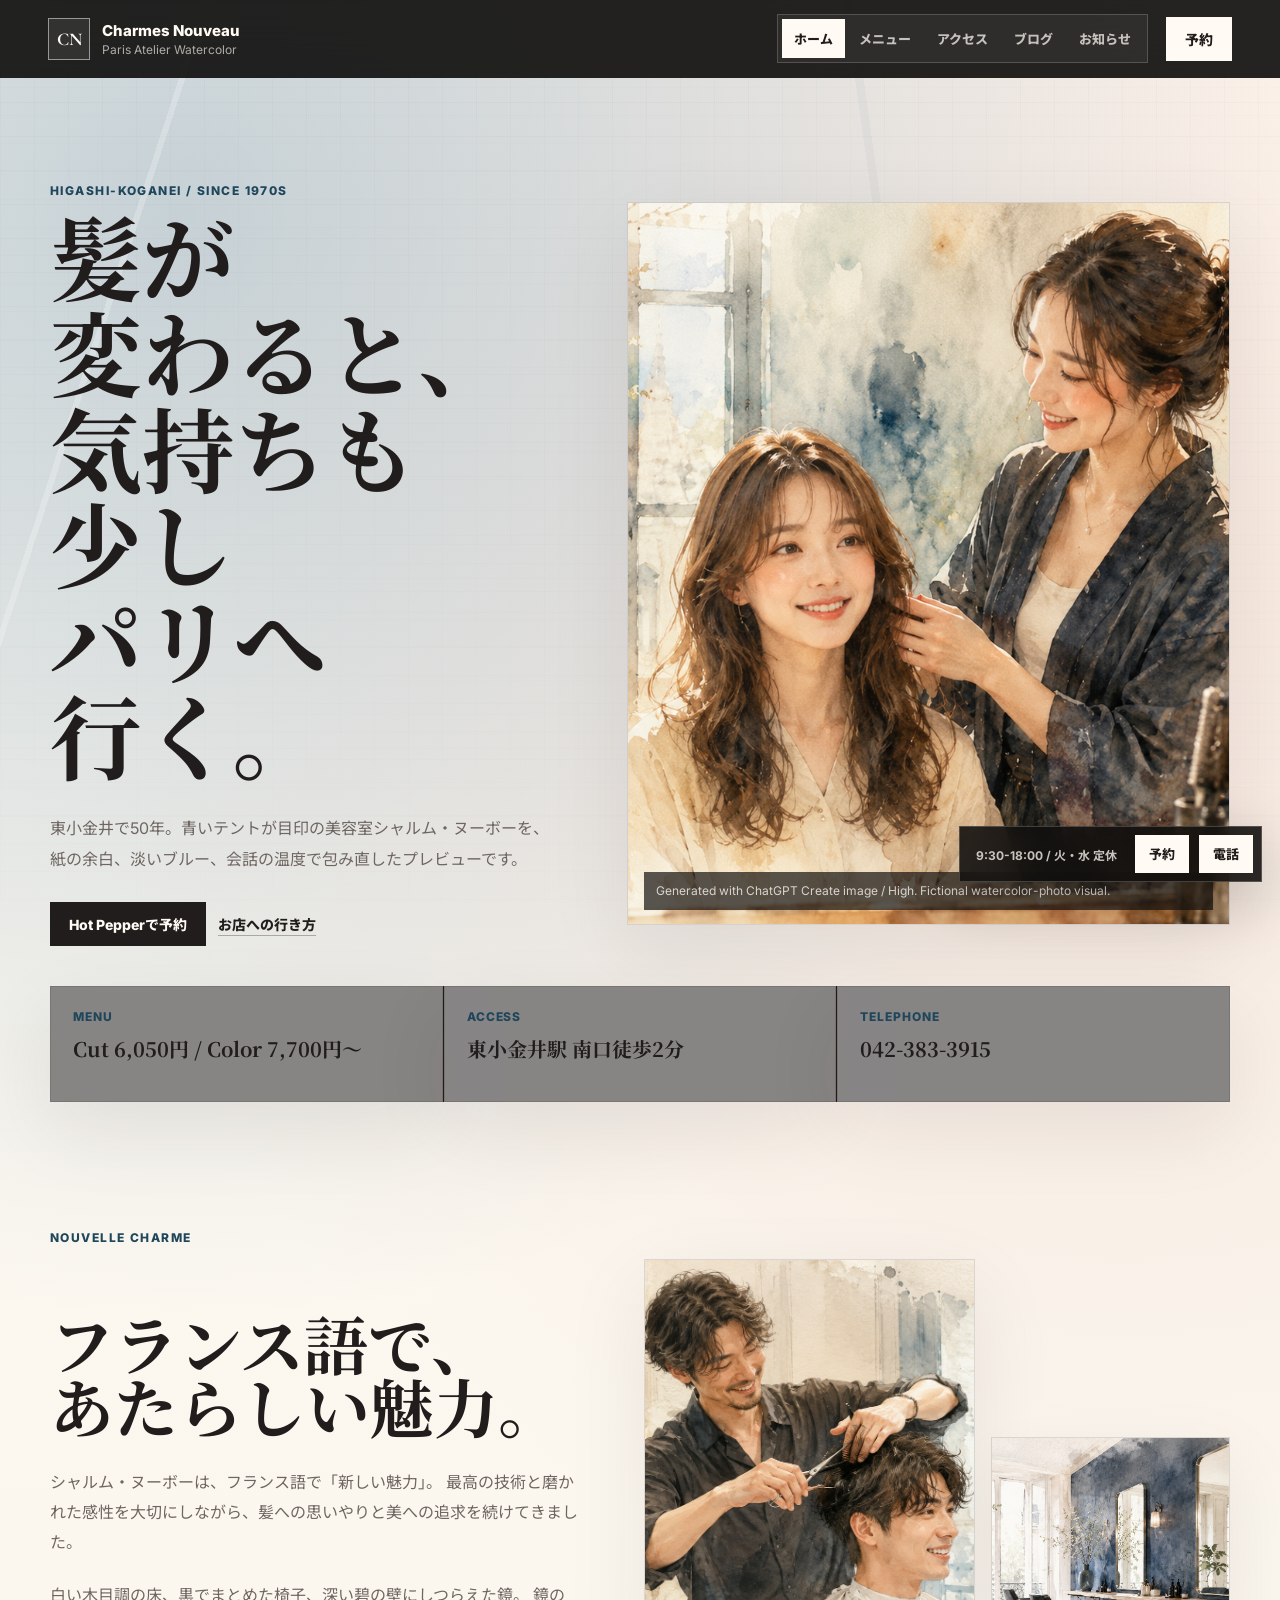
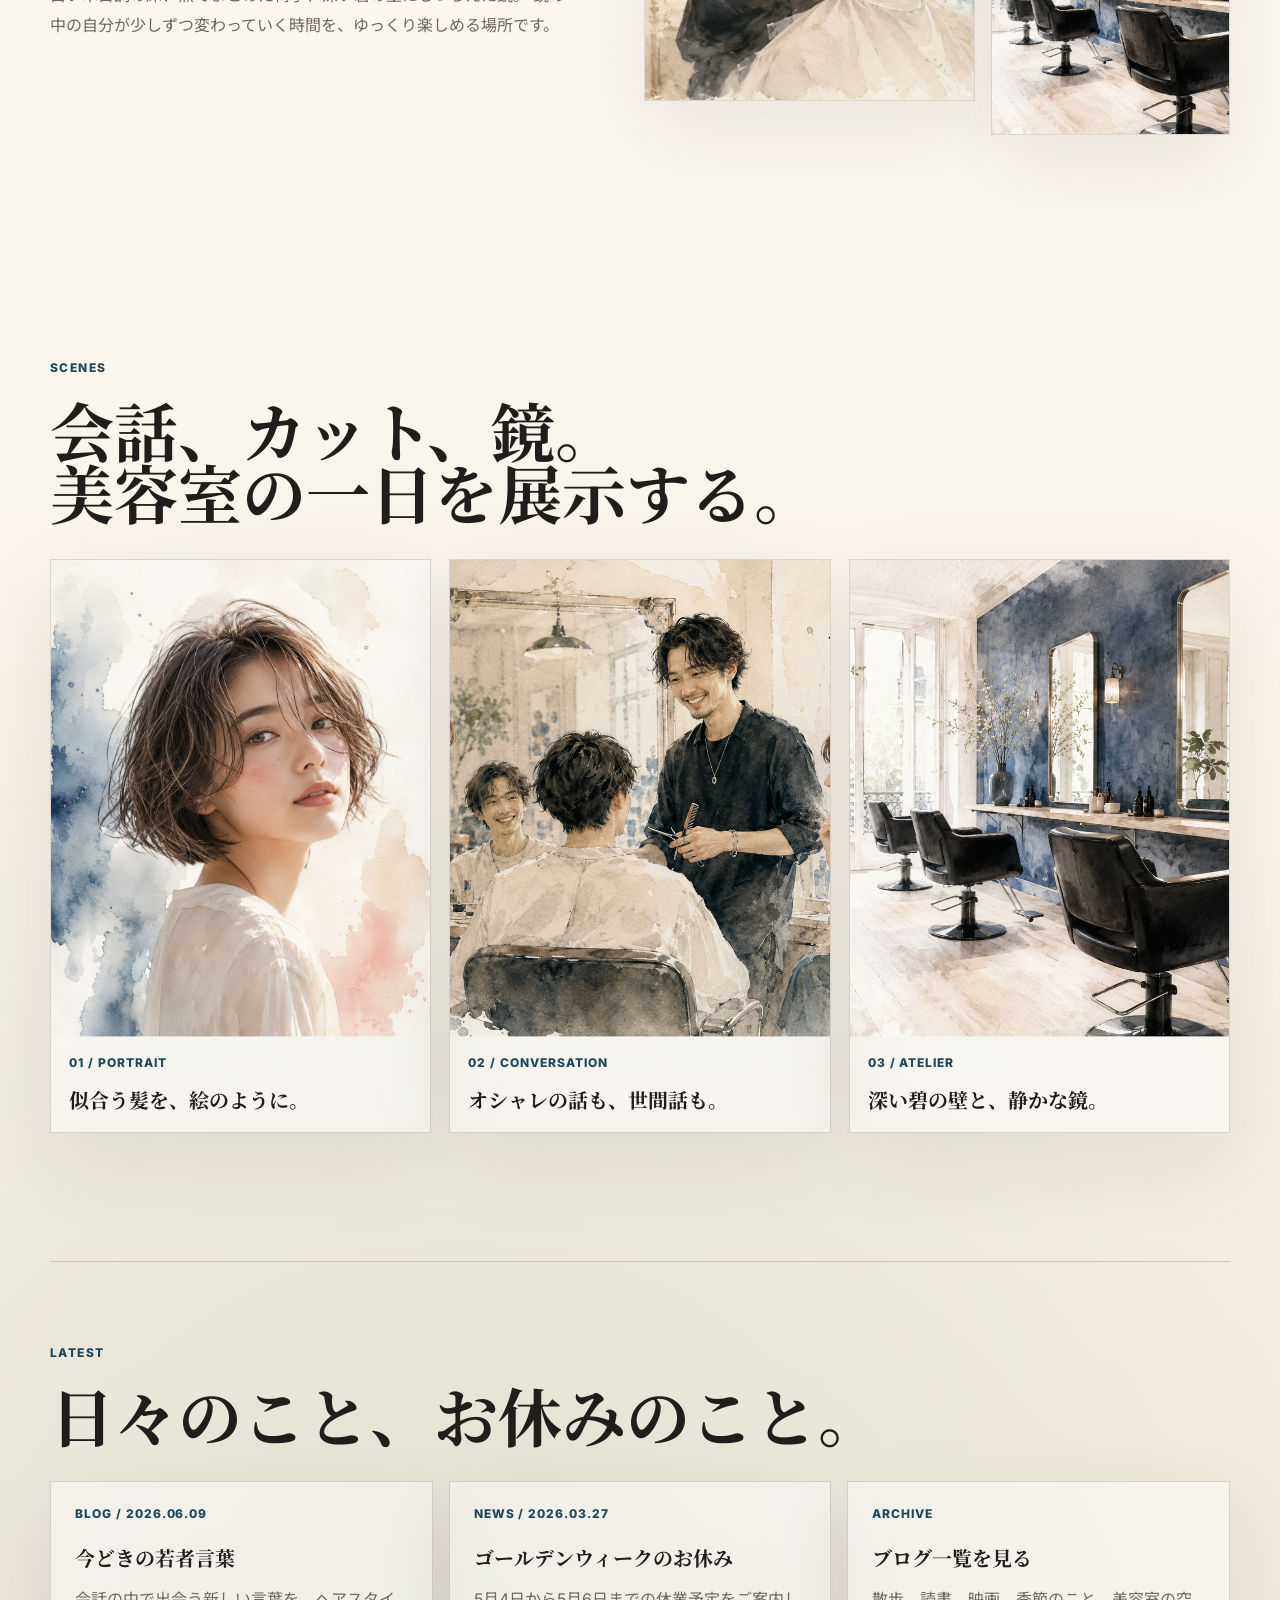
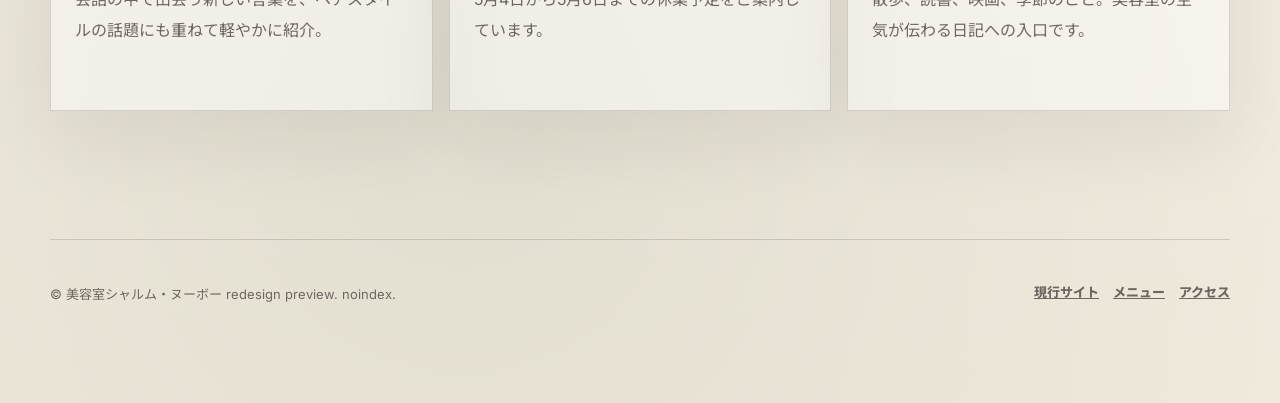
==== commit b7b1fcb0: "Regenerate salon imagery and refine responsive copy" ====
--- a/index.html
+++ b/index.html
@@ -35,7 +35,7 @@
       <section class="hero hero-home" aria-labelledby="hero-title">
         <div class="hero-copy reveal">
           <p class="eyebrow">Higashi-Koganei / Since 1970s</p>
-          <h1 id="hero-title">髪が変わると、気持ちも少しパリへ行く。</h1>
+          <h1 id="hero-title"><span class="title-line">髪が変わると、</span><span class="title-line">気持ちも少し</span><span class="title-line">パリへ行く。</span></h1>
           <p>
             東小金井で50年。青いテントが目印の美容室シャルム・ヌーボーを、
             紙の余白、淡いブルー、会話の温度で包み直したプレビューです。
@@ -46,7 +46,7 @@
           </div>
         </div>
         <figure class="hero-media reveal delay-1">
-          <img class="atlas-img crop-consultation" src="src/assets/generated/salon-consultation.png" alt="水彩写真風に描いた美容室でのカウンセリング風景">
+          <img class="salon-img crop-consultation" src="src/assets/generated/salon-consultation.png" alt="水彩写真風に描いた美容室でのカウンセリング風景">
           <figcaption>Generated with ChatGPT Create image / High. Fictional watercolor-photo visual.</figcaption>
         </figure>
       </section>
@@ -76,16 +76,16 @@
               最高の技術と磨かれた感性を大切にしながら、髪への思いやりと美への追求を続けてきました。
             </p>
             <p>
-              白い木目調の床、黒でまとめた壁と椅子、深い碧の壁にしつらえた鏡。
+              白い木目調の床、黒でまとめた椅子、深い碧の壁にしつらえた鏡。
               鏡の中の自分が少しずつ変わっていく時間を、ゆっくり楽しめる場所です。
             </p>
           </div>
           <div class="gallery-pair reveal delay-1">
             <figure class="image-card tall">
-              <img class="atlas-img crop-cut" src="src/assets/generated/salon-cut.png" alt="楽しそうに会話しながら髪を切る水彩写真風ビジュアル">
+              <img class="salon-img crop-cut" src="src/assets/generated/salon-cut.png" alt="楽しそうに会話しながら髪を切る水彩写真風ビジュアル">
             </figure>
             <figure class="image-card small">
-              <img class="atlas-img crop-tools" src="src/assets/generated/salon-interior.png" alt="鏡と美容道具を描いた水彩写真風ビジュアル">
+              <img class="salon-img crop-tools" src="src/assets/generated/salon-interior.png" alt="鏡と美容道具を描いた水彩写真風ビジュアル">
             </figure>
           </div>
         </div>
@@ -98,21 +98,21 @@
         </div>
         <div class="exhibit-grid">
           <article class="exhibit-card reveal">
-            <img class="atlas-img crop-portrait" src="src/assets/generated/salon-portrait.png" alt="おしゃれな若い女性のボブヘアを描いた水彩写真風ポートレート">
+            <img class="salon-img crop-portrait" src="src/assets/generated/salon-portrait.png" alt="おしゃれな若い女性のボブヘアを描いた水彩写真風ポートレート">
             <div>
               <p>01 / Portrait</p>
               <h3>似合う髪を、絵のように。</h3>
             </div>
           </article>
           <article class="exhibit-card reveal delay-1">
-            <img class="atlas-img crop-conversation" src="src/assets/generated/salon-conversation.png" alt="美容室で楽しく会話する若い男女の水彩写真風ビジュアル">
+            <img class="salon-img crop-conversation" src="src/assets/generated/salon-conversation.png" alt="美容室で楽しく会話する若い男女の水彩写真風ビジュアル">
             <div>
               <p>02 / Conversation</p>
               <h3>オシャレの話も、世間話も。</h3>
             </div>
           </article>
           <article class="exhibit-card reveal delay-2">
-            <img class="atlas-img crop-interior" src="src/assets/generated/salon-interior.png" alt="パリのアトリエ風美容室の店内を描いた水彩写真風ビジュアル">
+            <img class="salon-img crop-interior" src="src/assets/generated/salon-interior.png" alt="パリのアトリエ風美容室の店内を描いた水彩写真風ビジュアル">
             <div>
               <p>03 / Atelier</p>
               <h3>深い碧の壁と、静かな鏡。</h3>
@@ -135,7 +135,7 @@
           <a class="news-card reveal delay-1" href="https://charmes-nouveau.chu.jp/news/%e3%82%b4%ef%bc%8d%e3%83%ab%e3%83%87%e3%83%b3%e3%82%a6%e3%82%a3%e3%83%bc%e3%82%af%e3%81%ae%e3%81%8a%e4%bc%91%e3%81%bf/" target="_blank" rel="noopener noreferrer">
             <span>News / 2026.03.27</span>
             <h3>ゴールデンウィークのお休み</h3>
-            <p>5月4日から5月6日までの休業予定を案内しています。</p>
+            <p>5月4日から5月6日までの休業予定をご案内しています。</p>
           </a>
           <a class="news-card reveal delay-2" href="blog/">
             <span>Archive</span>
--- a/src/styles.css
+++ b/src/styles.css
@@ -261,9 +261,15 @@
 
 h1,
 h2,
-h3,
+h3 {
+  line-break: strict;
+  overflow-wrap: normal;
+  text-wrap: balance;
+  word-break: auto-phrase;
+}
+
 p {
-  overflow-wrap: anywhere;
+  overflow-wrap: break-word;
 }
 
 h1,
@@ -278,6 +284,10 @@
   max-width: 900px;
   font-size: clamp(48px, 7.2vw, 92px);
   line-height: 1.04;
+}
+
+.title-line {
+  display: block;
 }
 
 h2 {
@@ -352,16 +362,16 @@
   line-height: 1.5;
 }
 
-.atlas-img {
+.salon-img {
   width: 100%;
   height: 100%;
   object-fit: cover;
   transform: scale(1.01);
 }
 
-.hero-media > .atlas-img,
-.page-hero-media > .atlas-img,
-.image-card > .atlas-img {
+.hero-media > .salon-img,
+.page-hero-media > .salon-img,
+.image-card > .salon-img {
   position: absolute;
   inset: 0;
 }
@@ -494,12 +504,23 @@
 .archive-card,
 .timeline-card {
   display: grid;
+  min-width: 0;
   min-height: 230px;
   align-content: start;
   gap: 12px;
   padding: 24px;
   color: var(--ink);
   text-decoration: none;
+}
+
+.news-card h2,
+.archive-card h2,
+.timeline-card h2 {
+  font-size: clamp(24px, 3vw, 34px);
+  line-height: 1.18;
+  overflow-wrap: break-word;
+  text-wrap: pretty;
+  word-break: normal;
 }
 
 .news-card:hover,
